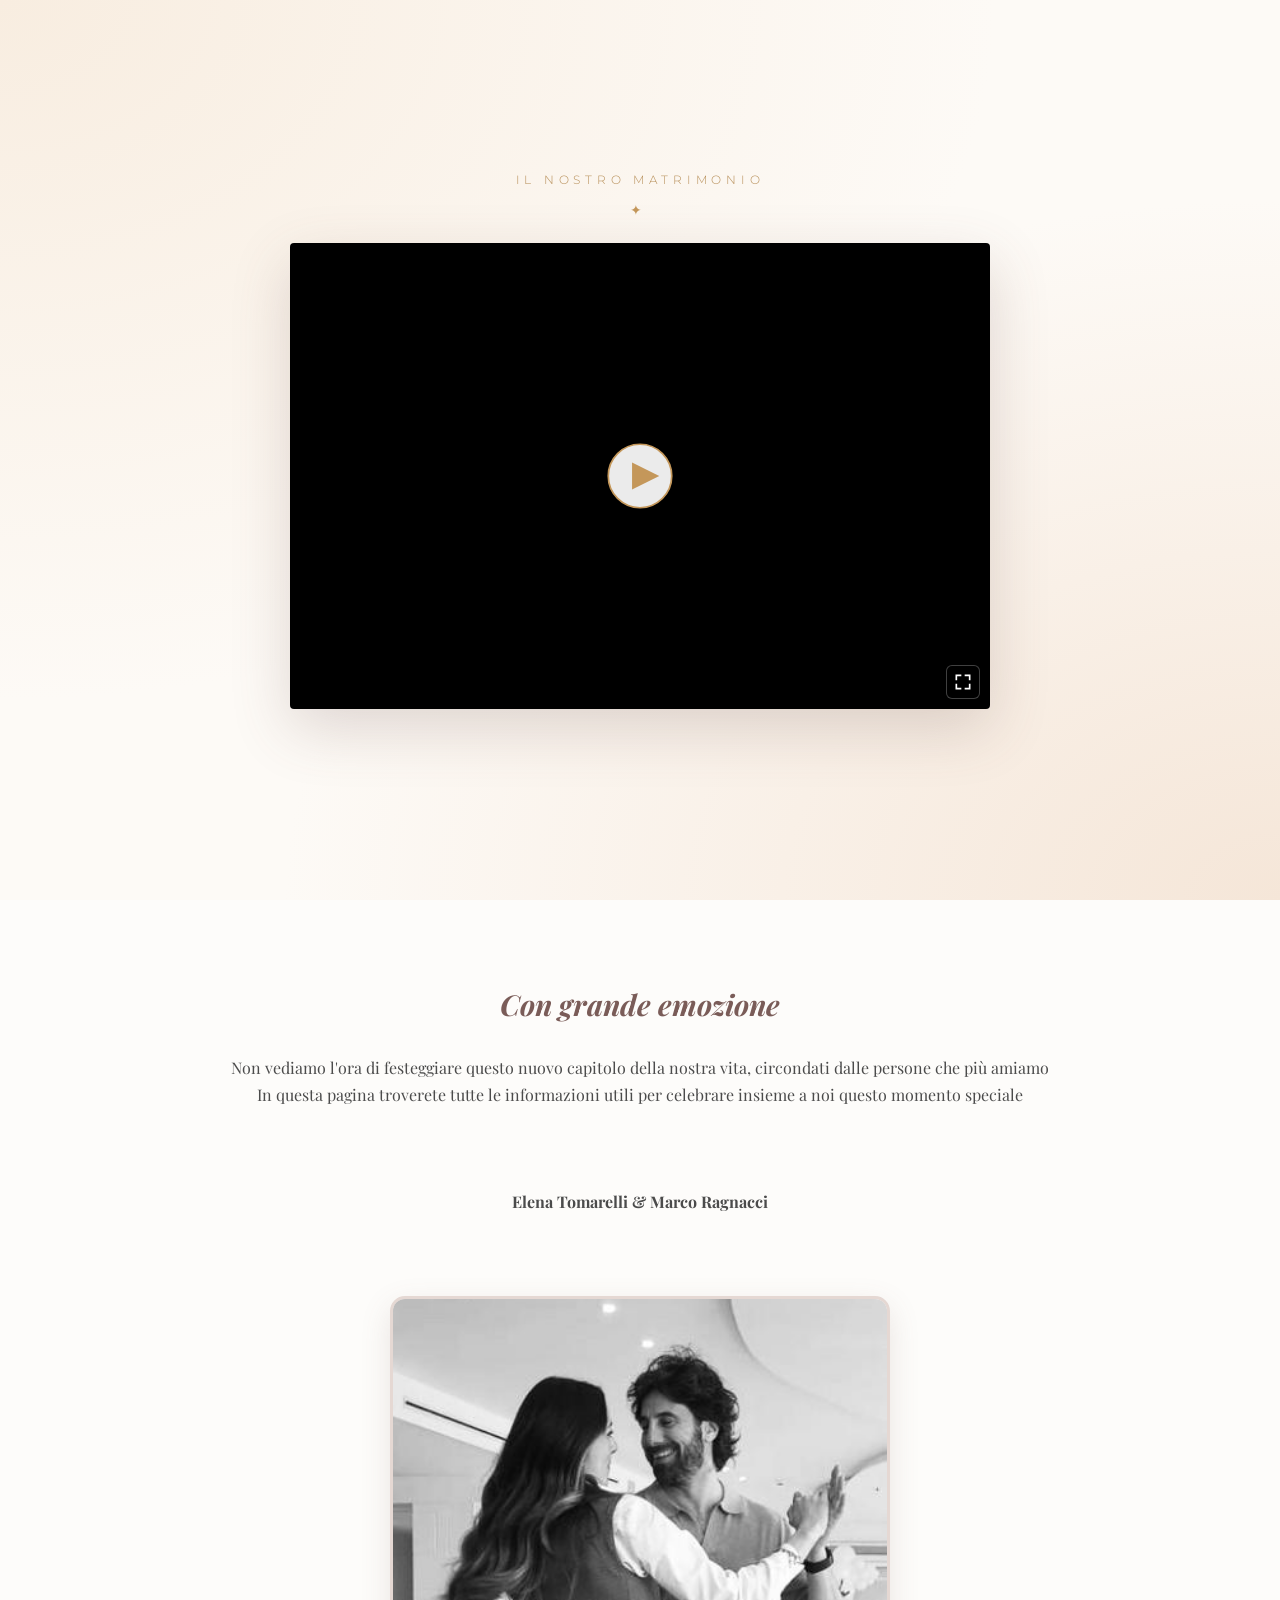
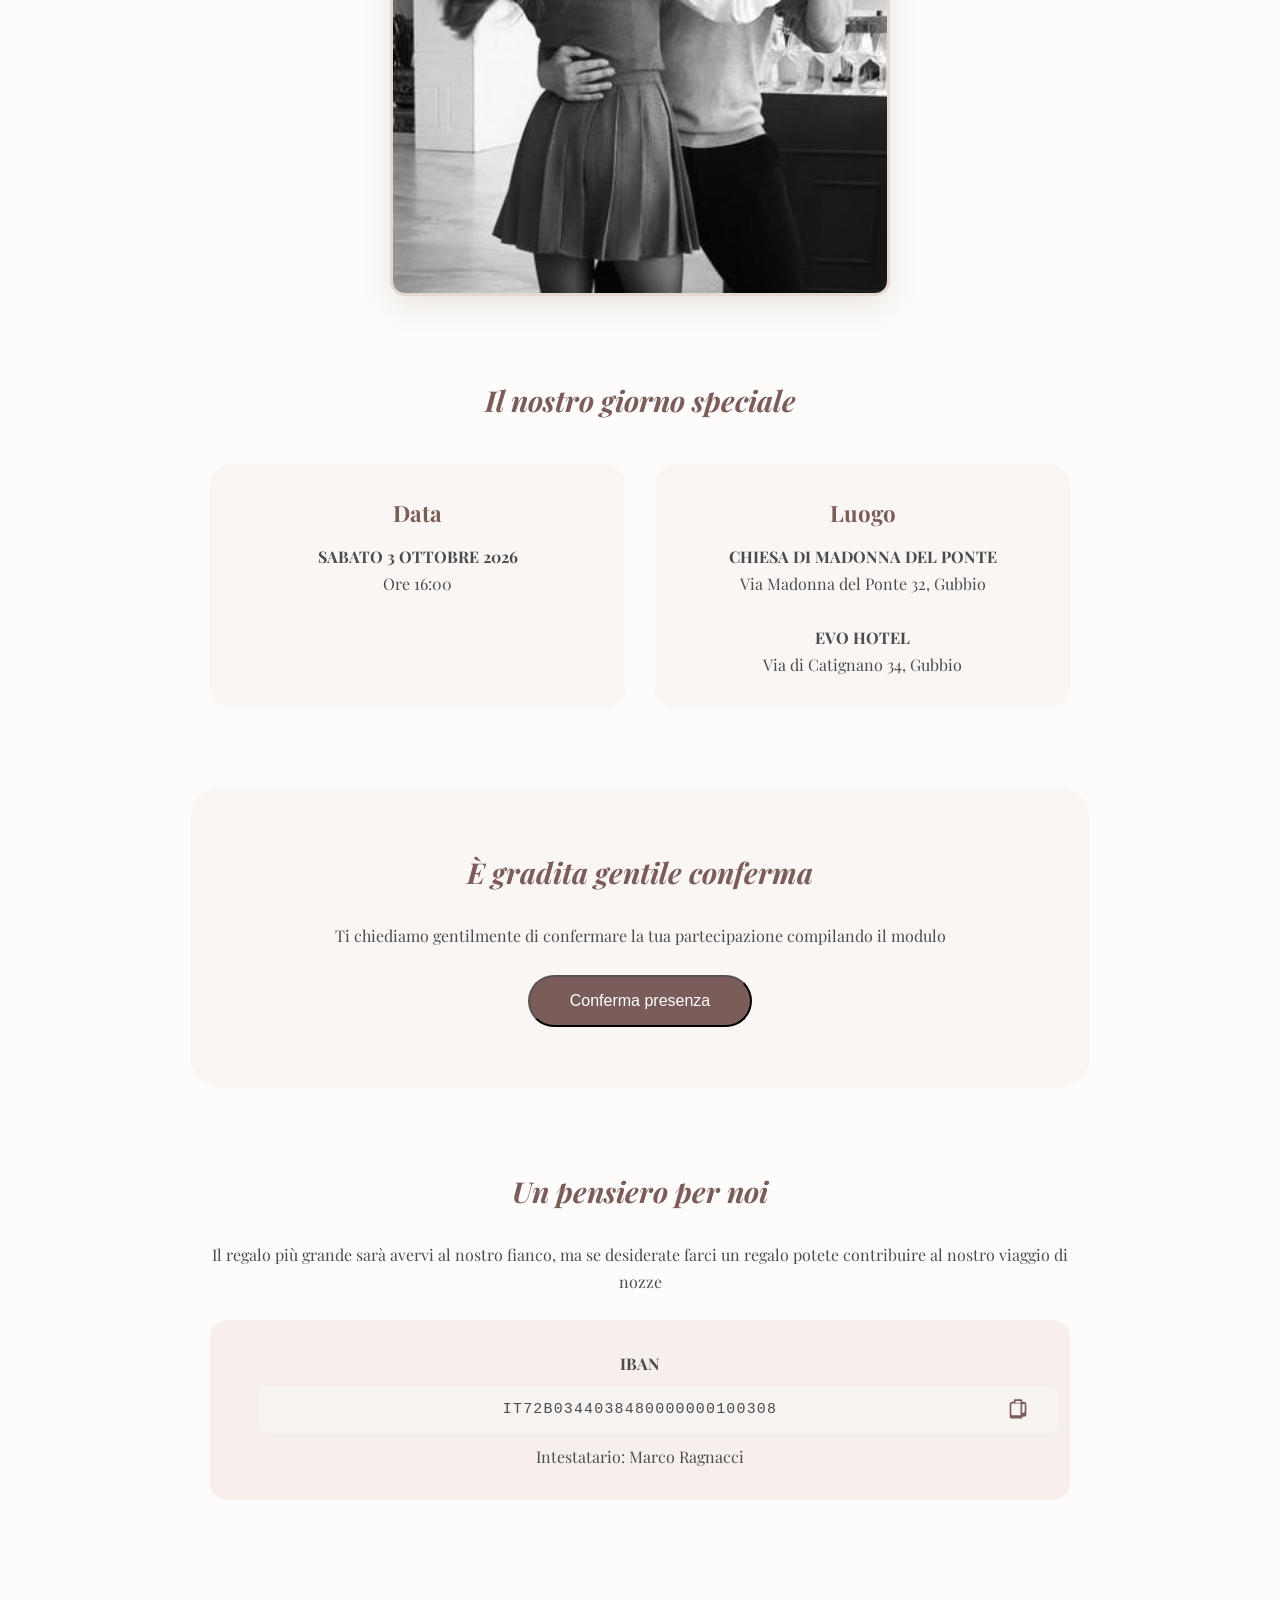
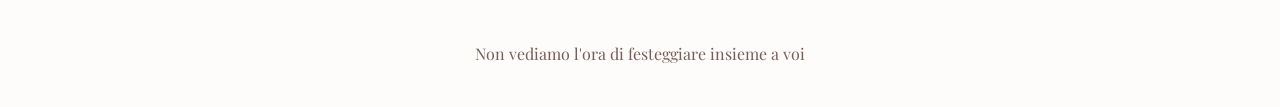
==== index.html @ 9ce93daf "modifiche" ====
﻿<!DOCTYPE html>
<html lang="it">

<head>
  <meta charset="UTF-8">
  <meta name="viewport" content="width=device-width, initial-scale=1.0">
  <title>Camilla & Alessio – Il nostro matrimonio</title>

  <!-- Font eleganti -->
  <link
    href="https://fonts.googleapis.com/css2?family=Playfair+Display:wght@400;600&family=Montserrat:wght@300;400;500&display=swap"
    rel="stylesheet">

  <link rel="stylesheet" href="style.css">
</head>

<body>

  <!-- HERO -->
  <section class="hero">

    <!-- Testo in cima -->
    <div class="hero-header">
      <p class="hero-eyebrow">Il nostro matrimonio</p>
      <div class="hero-divider">✦</div>
    </div>

    <!-- CORNICE CON IMMAGINE DA MATRIMONIO -->
    <div class="wedding-frame-wrap">
      <div class="wf-video-container" id="wfVideoContainer">
        <video class="hero-video" id="heroVideo" playsinline>
          <source src="assets/e9fd814f-8df1-4ffb-8f62-8af6c02f61a4.mov" type="video/mp4">
          <source src="assets/e9fd814f-8df1-4ffb-8f62-8af6c02f61a4.mov" type="video/quicktime">
        </video>
        <!-- <img class="wf-frame-overlay" src="assets/ChatGPT Image 11 ago 2026, 10_34_02.png" alt=""> -->
        <button class="hero-video-play" id="heroVideoPlayBtn" title="Play / Pausa">
          <svg viewBox="0 0 60 60" fill="none" xmlns="http://www.w3.org/2000/svg">
            <circle cx="30" cy="30" r="28" fill="rgba(255,255,255,0.92)" stroke="#c4975a" stroke-width="1.5"/>
            <polygon class="play-icon" points="23,18 47,30 23,42" fill="#c4975a"/>
            <g class="pause-icon" style="display:none">
              <rect x="18" y="17" width="8" height="26" fill="#c4975a" rx="2"/>
              <rect x="34" y="17" width="8" height="26" fill="#c4975a" rx="2"/>
            </g>
          </svg>
        </button>
        <button class="wf-fullscreen-btn" id="fullscreenBtn" title="Schermo intero">
          <svg viewBox="0 0 24 24" fill="white" xmlns="http://www.w3.org/2000/svg">
            <path d="M3 3h7v2H5v5H3V3zm11 0h7v7h-2V5h-5V3zM3 14h2v5h5v2H3v-7zm16 5h-5v2h7v-7h-2v5z"/>
          </svg>
        </button>
      </div>
    </div>

    <!-- Nomi e data -->
    <div class="hero-footer">
      <!-- <h1 class="hero-names">Marco <em>&amp;</em> Elena</h1> -->
      <!-- <p class="hero-date">8 &middot; Ottobre &middot; 2026</p> -->
    </div>

  </section>

  <!-- INTRO -->
  <section class="section intro">
    <h2>Con grande emozione</h2> 
    <p>
      Non vediamo l'ora di festeggiare questo nuovo capitolo della nostra vita, circondati dalle persone che più amiamo<br>
      In questa pagina troverete tutte le informazioni utili per celebrare insieme a noi questo momento speciale
    </p>
  </section>

    <section class="section intro">
    <p><strong>Elena Tomarelli & Marco Ragnacci</strong><br></p>
  </section>

  <!-- FOTO -->
  <section class="section photo-section">
    <div class="photo-frame">
      <img src="assets/beecf911-1ea9-4ab6-b754-1993ec22c31e.jpeg" alt="Camilla e Alessio" class="carousel-image active">
    </div>
  </section>

  <!-- INFO EVENTO -->
  <section class="section event-details">
    <h2>Il nostro giorno speciale</h2>

    <div class="details-grid">
      <div class="detail-card">
        <h3>Data</h3>
        <p><strong>SABATO 3 OTTOBRE 2026</strong><br>Ore 16:00</p>
      </div>

      <div class="detail-card">
        <h3>Luogo</h3>
        <p><strong>CHIESA DI MADONNA DEL PONTE</strong><br>Via Madonna del Ponte 32, Gubbio</p>
        <br>
        <p><strong>EVO HOTEL</strong><br>Via di Catignano 34, Gubbio</p>
      </div>

    </div>
  </section>


  <!-- LISTA NOZZE -->
  <!-- <section class="section gift">
    <h2>Un pensiero per noi</h2>
    <p>
      Il regalo più grande sarà avervi al nostro fianco, ma se desiderate farci un regalo potete contribuire al nostro viaggio di nozze
    </p>

    <div class="iban-box">
      <p><strong>IBAN</strong></p>
      <div style="position: relative; width: 100%;">
        <span class="iban" id="ibanText" style="display: block; width: 100%; font-size: 1.15em; letter-spacing: 0.08em; background: #f7f3f1; padding: 10px 48px 10px 12px; border-radius: 8px; box-sizing: border-box; overflow-wrap: break-word; margin-left: 18px;">IT42H0357601601010002516387</span>
        <button id="copyIbanBtn" title="Copia IBAN" style="position: absolute; top: 50%; right: 12px; transform: translateY(-50%); background: none; border: none; cursor: pointer; padding: 0;">
          <svg xmlns="http://www.w3.org/2000/svg" width="20" height="20" fill="none" viewBox="0 0 24 24"><path fill="#7a5c58" d="M16 1a1 1 0 0 1 1 1v2h2a3 3 0 0 1 3 3v12a3 3 0 0 1-3 3h-2v2a1 1 0 0 1-1 1H5a3 3 0 0 1-3-3V7a3 3 0 0 1 3-3h2V2a1 1 0 0 1 1-1h8Zm3 6h-2v10h2a1 1 0 0 0 1-1V7a1 1 0 0 0-1-1ZM15 3h-6v2h6V3ZM5 6a1 1 0 0 0-1 1v12a1 1 0 0 0 1 1h10V6H5Z"/></svg>
        </button>
      </div>
      <p>Intestatario: Alessio Ranghiasci</p>
    </div>
  </section> -->

  <!-- RSVP -->
  <section class="section rsvp">
    <h2>È gradita gentile conferma</h2>
    <p>
      Ti chiediamo gentilmente di confermare la tua partecipazione compilando il modulo
    </p>

    <button id="openRsvpModal" class="btn">
      Conferma presenza
    </button>
  </section>

  <section class="section gift">
    <h2>Un pensiero per noi</h2>
    <p>
      Il regalo più grande sarà avervi al nostro fianco, ma se desiderate farci un regalo potete contribuire al nostro viaggio di nozze
    </p>

    <div class="iban-box">
      <p><strong>IBAN</strong></p>
      <div style="position: relative; width: 100%;">
        <span class="iban" id="ibanText" style="display: block; width: 100%; font-size: 1.15em; letter-spacing: 0.08em; background: #f7f3f1; padding: 10px 48px 10px 12px; border-radius: 8px; box-sizing: border-box; overflow-wrap: break-word; margin-left: 18px;">IT72B0344038480000000100308</span>
        <button id="copyIbanBtn" title="Copia IBAN" style="position: absolute; top: 50%; right: 12px; transform: translateY(-50%); background: none; border: none; cursor: pointer; padding: 0;">
          <svg xmlns="http://www.w3.org/2000/svg" width="20" height="20" fill="none" viewBox="0 0 24 24"><path fill="#7a5c58" d="M16 1a1 1 0 0 1 1 1v2h2a3 3 0 0 1 3 3v12a3 3 0 0 1-3 3h-2v2a1 1 0 0 1-1 1H5a3 3 0 0 1-3-3V7a3 3 0 0 1 3-3h2V2a1 1 0 0 1 1-1h8Zm3 6h-2v10h2a1 1 0 0 0 1-1V7a1 1 0 0 0-1-1ZM15 3h-6v2h6V3ZM5 6a1 1 0 0 0-1 1v12a1 1 0 0 0 1 1h10V6H5Z"/></svg>
        </button>
      </div>
      <p>Intestatario: Marco Ragnacci</p>
    </div>
  </section>

  <!-- FOOTER -->
  <footer class="footer">
    <p>Non vediamo l'ora di festeggiare insieme a voi</p>
  </footer>
  
  <!-- MODAL CONFERMA PRESENZA -->
  <div class="rsvp-modal-overlay" id="rsvpModalOverlay">
    <div class="rsvp-modal">
      <button class="rsvp-modal-close" id="closeRsvpModal">&times;</button>

      <h2 class="rsvp-modal-title">È gradita gentile conferma</h2>
      <div class="divider"></div>

      <form id="rsvpForm" class="rsvp-form">
        <!-- Dati personali -->
        <div class="form-section">
          <h3 class="form-section-title">Dati personali</h3>

          <div class="form-group">
            <label for="nome">Nome *</label>
            <input type="text" id="nome" name="nome" required>
          </div>

          <div class="form-group">
            <label for="cognome">Cognome *</label>
            <input type="text" id="cognome" name="cognome" required>
          </div>
        </div>

        <!-- Presenza -->
        <div class="form-section">
          <h3 class="form-section-title">Presenza</h3>

          <div class="form-group radio-group">
            <label class="radio-label">
              <input type="radio" name="presenza" value="true" required>
              <span>Accetto con piacere</span>
            </label>
            <label class="radio-label">
              <input type="radio" name="presenza" value="false">
              <span>Sfortunatamente non potrò esserci</span>
            </label>
          </div>

          <!-- Campi condizionali per presenza = true -->
          <div id="presenzaSiFields" class="conditional-fields" style="display: none;">
            <div class="form-group">
              <label for="numero_partecipanti">Numero partecipanti *</label>
              <input type="number" id="numero_partecipanti" name="numero_partecipanti" min="1" value="1">
            </div>

            <div class="form-group">
              <label for="descrizione_numero_partecipanti">Note sul numero di partecipanti (opzionale)</label>
              <textarea id="descrizione_numero_partecipanti" name="descrizione_numero_partecipanti" rows="2"
                placeholder=""></textarea>
            </div>
          </div>

          <!-- Campi condizionali per presenza = false -->
          <div id="presenzaNoFields" class="conditional-fields" style="display: none;">
            <div class="form-group">
              <label for="descrizione_presenza">Messaggio per gli sposi (opzionale)</label>
              <textarea id="descrizione_presenza" name="descrizione_presenza" rows="3"
                placeholder="Ci dispiace non poter essere presenti..."></textarea>
            </div>
          </div>
        </div>

        <!-- Allergie / Intolleranze -->
        <div class="form-section" id="allergieSection" style="display: none;">
          <h3 class="form-section-title">Allergie/ intolleranze / menu speciali</h3>

          <div class="form-group radio-group">
            <label class="radio-label">
              <input type="radio" name="allergeni_intolleranze" value="true">
              <span>Sì</span>
            </label>
            <label class="radio-label">
              <input type="radio" name="allergeni_intolleranze" value="false" checked>
              <span>No</span>
            </label>
          </div>

          <!-- Campi condizionali per allergie = true -->
          <div id="allergieFields" class="conditional-fields" style="display: none;">
            <div class="form-group">
              <label for="descrizione_allergeni_intolleranze">Descrivi le tue allergie o intolleranze o descrivi menu speciali *</label>
              <textarea id="descrizione_allergeni_intolleranze" name="descrizione_allergeni_intolleranze" rows="3"
                placeholder="es. celiaco, menu vegetariano…"></textarea>
            </div>
          </div>
        </div>

        <div class="form-message" id="formMessage"></div>

        <button type="submit" class="rsvp-submit-btn">Invia conferma</button>
      </form>
    </div>
  </div>
  <script>
    // Funzione copia IBAN
    document.addEventListener('DOMContentLoaded', function () {
      const copyBtn = document.getElementById('copyIbanBtn');
      const ibanText = document.getElementById('ibanText');
      if (copyBtn && ibanText) {
        copyBtn.addEventListener('click', function () {
          navigator.clipboard.writeText(ibanText.textContent.trim());
          copyBtn.innerHTML = '<svg xmlns="http://www.w3.org/2000/svg" width="20" height="20" fill="none" viewBox="0 0 24 24"><path fill="#5cb85c" d="M9 16.2 4.8 12l-1.4 1.4L9 19 21 7l-1.4-1.4z"/></svg>';
          setTimeout(() => {
            copyBtn.innerHTML = '<svg xmlns="http://www.w3.org/2000/svg" width="20" height="20" fill="none" viewBox="0 0 24 24"><path fill="#7a5c58" d="M16 1a1 1 0 0 1 1 1v2h2a3 3 0 0 1 3 3v12a3 3 0 0 1-3 3h-2v2a1 1 0 0 1-1 1H5a3 3 0 0 1-3-3V7a3 3 0 0 1 3-3h2V2a1 1 0 0 1 1-1h8Zm3 6h-2v10h2a1 1 0 0 0 1-1V7a1 1 0 0 0-1-1ZM15 3h-6v2h6V3ZM5 6a1 1 0 0 0-1 1v12a1 1 0 0 0 1 1h10V6H5Z"/></svg>';
          }, 1200);
        });
      }
    });

    // ===== CAROUSEL FOTO =====
    const carouselImages = document.querySelectorAll('.carousel-image');
    let currentIndex = 0;

    function showNextImage() {
      carouselImages[currentIndex].classList.remove('active');
      currentIndex = (currentIndex + 1) % carouselImages.length;
      carouselImages[currentIndex].classList.add('active');
    }

    // Cambia immagine ogni 3.5 secondi
    setInterval(showNextImage, 3500);

    // ===== MODAL RSVP =====
    const openRsvpBtn = document.getElementById('openRsvpModal');
    const closeRsvpBtn = document.getElementById('closeRsvpModal');
    const rsvpModalOverlay = document.getElementById('rsvpModalOverlay');
    const rsvpForm = document.getElementById('rsvpForm');
    const formMessage = document.getElementById('formMessage');

    const presenzaRadios = document.querySelectorAll('input[name="presenza"]');
    const presenzaSiFields = document.getElementById('presenzaSiFields');
    const presenzaNoFields = document.getElementById('presenzaNoFields');
    const allergieSection = document.getElementById('allergieSection');
    const allergieRadios = document.querySelectorAll('input[name="allergeni_intolleranze"]');
    const allergieFields = document.getElementById('allergieFields');

    // Apri modal
    openRsvpBtn.addEventListener('click', function () {
      rsvpModalOverlay.style.display = 'flex';
      setTimeout(() => {
        rsvpModalOverlay.classList.add('active');
      }, 10);
    });

    // Chiudi modal
    function closeModal() {
      rsvpModalOverlay.classList.remove('active');
      setTimeout(() => {
        rsvpModalOverlay.style.display = 'none';
      }, 300);
    }

    closeRsvpBtn.addEventListener('click', closeModal);

    rsvpModalOverlay.addEventListener('click', function (e) {
      if (e.target === rsvpModalOverlay) {
        closeModal();
      }
    });

    // Gestione logica condizionale presenza
    presenzaRadios.forEach(radio => {
      radio.addEventListener('change', function () {
        const presenza = this.value === 'true';

        if (presenza) {
          presenzaSiFields.style.display = 'block';
          presenzaNoFields.style.display = 'none';
          allergieSection.style.display = 'block';
          // Rendi numero_partecipanti required
          document.getElementById('numero_partecipanti').required = true;
          document.getElementById('descrizione_presenza').required = false;
        } else {
          presenzaSiFields.style.display = 'none';
          presenzaNoFields.style.display = 'block';
          allergieSection.style.display = 'none';
          // Rimuovi required da numero_partecipanti
          document.getElementById('numero_partecipanti').required = false;
          document.getElementById('descrizione_presenza').required = false;
        }
      });
    });

    // Gestione logica condizionale allergie
    allergieRadios.forEach(radio => {
      radio.addEventListener('change', function () {
        const hasAllergie = this.value === 'true';

        if (hasAllergie) {
          allergieFields.style.display = 'block';
          document.getElementById('descrizione_allergeni_intolleranze').required = true;
        } else {
          allergieFields.style.display = 'none';
          document.getElementById('descrizione_allergeni_intolleranze').required = false;
        }
      });
    });

    // Submit form
    rsvpForm.addEventListener('submit', async function (e) {
      e.preventDefault();

      // Raccogli dati dal form
      const formData = {
        nome: document.getElementById('nome').value,
        cognome: document.getElementById('cognome').value,
        presenza: document.querySelector('input[name="presenza"]:checked').value === 'true',
        descrizione_presenza: document.getElementById('descrizione_presenza').value || null,
        numero_partecipanti: null,
        descrizione_numero_partecipanti: null,
        allergeni_intolleranze: false,
        descrizione_allergeni_intolleranze: null,
        idmatrimonio: '002'
      };

      // Se partecipa, aggiungi dati partecipanti e allergie
      if (formData.presenza) {
        formData.numero_partecipanti = parseInt(document.getElementById('numero_partecipanti').value);
        formData.descrizione_numero_partecipanti = document.getElementById('descrizione_numero_partecipanti').value || null;

        const allergieChecked = document.querySelector('input[name="allergeni_intolleranze"]:checked');
        if (allergieChecked) {
          formData.allergeni_intolleranze = allergieChecked.value === 'true';
          if (formData.allergeni_intolleranze) {
            formData.descrizione_allergeni_intolleranze = document.getElementById('descrizione_allergeni_intolleranze').value || null;
          }
        }
      }

      // Mostra messaggio di caricamento
      formMessage.innerHTML = '<p style="color: #7a5c58;">Invio in corso...</p>';
      formMessage.style.display = 'block';

      // Invia a Supabase
      const SUPABASE_URL = 'https://wdinlazhjttgrkxdzyoa.supabase.co';
      const SUPABASE_KEY = 'eyJhbGciOiJIUzI1NiIsInR5cCI6IkpXVCJ9.eyJpc3MiOiJzdXBhYmFzZSIsInJlZiI6IndkaW5sYXpoanR0Z3JreGR6eW9hIiwicm9sZSI6ImFub24iLCJpYXQiOjE3NzE1MTEwNTgsImV4cCI6MjA4NzA4NzA1OH0.C9AIZLk_mYVxGh4Po0OPyr_RcQtkplytCjyRLRB-IM4';

      try {
        const response = await fetch(`${SUPABASE_URL}/rest/v1/adesioni_matrimonio`, {
          method: 'POST',
          headers: {
            'Content-Type': 'application/json',
            'apikey': SUPABASE_KEY,
            'Authorization': `Bearer ${SUPABASE_KEY}`,
            'Prefer': 'return=minimal'
          },
          body: JSON.stringify(formData)
        });

        if (response.ok) {
          formMessage.innerHTML = '<p style="color: #5cb85c;">Conferma inviata con successo! Grazie</p>';

          // Reset form e chiudi dopo 2 secondi
          setTimeout(() => {
            rsvpForm.reset();
            formMessage.style.display = 'none';
            closeModal();
            // Reset campi condizionali
            presenzaSiFields.style.display = 'none';
            presenzaNoFields.style.display = 'none';
            allergieSection.style.display = 'none';
            allergieFields.style.display = 'none';
          }, 2000);
        } else {
          const errorData = await response.json();
          console.error('Errore risposta:', errorData);
          throw new Error('Errore nell\'invio della conferma');
        }
      } catch (error) {
        formMessage.innerHTML = '<p style="color: #d9534f;">Errore nell\'invio. Riprova.</p>';
        console.error('Errore:', error);
      }
    });

    // ===== VIDEO HERO =====
    const heroVideoPlayBtn = document.getElementById('heroVideoPlayBtn');
    const heroVideo = document.getElementById('heroVideo');
    const fullscreenBtn = document.getElementById('fullscreenBtn');
    const wfContainer = document.getElementById('wfVideoContainer');

    function togglePlayPause() {
      if (heroVideo.paused) {
        heroVideo.play();
      } else {
        heroVideo.pause();
      }
    }

    function updatePlayBtn() {
      const playIcon = heroVideoPlayBtn ? heroVideoPlayBtn.querySelector('.play-icon') : null;
      const pauseIcon = heroVideoPlayBtn ? heroVideoPlayBtn.querySelector('.pause-icon') : null;
      if (!heroVideo.paused) {
        // Video in play: mostra pausa button, piccolo e in basso
        heroVideoPlayBtn.style.width = '44px';
        heroVideoPlayBtn.style.height = '44px';
        heroVideoPlayBtn.style.top = 'auto';
        heroVideoPlayBtn.style.bottom = '10px';
        heroVideoPlayBtn.style.left = '10px';
        heroVideoPlayBtn.style.transform = 'none';
        heroVideoPlayBtn.style.opacity = '0.7';
        if (playIcon) playIcon.style.display = 'none';
        if (pauseIcon) pauseIcon.style.display = '';
      } else {
        // Video in pausa: mostra play button grande al centro
        heroVideoPlayBtn.style.width = '68px';
        heroVideoPlayBtn.style.height = '68px';
        heroVideoPlayBtn.style.top = '50%';
        heroVideoPlayBtn.style.bottom = 'auto';
        heroVideoPlayBtn.style.left = '50%';
        heroVideoPlayBtn.style.transform = 'translate(-50%, -50%)';
        heroVideoPlayBtn.style.opacity = '1';
        if (playIcon) playIcon.style.display = '';
        if (pauseIcon) pauseIcon.style.display = 'none';
      }
    }

    if (heroVideoPlayBtn && heroVideo) {
      heroVideoPlayBtn.addEventListener('click', function (e) {
        e.stopPropagation();
        togglePlayPause();
      });

      // Click sul video: play/pausa
      heroVideo.addEventListener('click', function () {
        togglePlayPause();
      });

      heroVideo.addEventListener('play', updatePlayBtn);
      heroVideo.addEventListener('pause', updatePlayBtn);
      heroVideo.addEventListener('ended', function() {
        heroVideo.currentTime = 0;
        updatePlayBtn();
      });
    }

    // Fullscreen
    if (fullscreenBtn && wfContainer) {
      fullscreenBtn.addEventListener('click', function (e) {
        e.stopPropagation();
        if (heroVideo.requestFullscreen) {
          heroVideo.requestFullscreen();
        } else if (heroVideo.webkitEnterFullscreen) {
          heroVideo.webkitEnterFullscreen(); // iOS Safari
        } else if (heroVideo.webkitRequestFullscreen) {
          heroVideo.webkitRequestFullscreen();
        }
      });
    }
  </script>
</body>

</html>
---- style.css ----
/* RESET */
* {
  margin: 0;
  padding: 0;
  box-sizing: border-box;
}

/* BASE */
body {
  font-family: 'Playfair Display', serif;
  background-color: #fdfcfa;
  color: #4b4b4b;
  line-height: 1.7;
}

/* HERO */
.hero {
  min-height: 100vh;
  background:
    radial-gradient(ellipse at top left, #f8ede0 0%, transparent 55%),
    radial-gradient(ellipse at bottom right, #f5e6d8 0%, transparent 55%),
    #fdfaf6;
  display: flex;
  flex-direction: column;
  align-items: center;
  justify-content: center;
  padding: 50px 30px;
  gap: 22px;
}

.hero-header {
  text-align: center;
  z-index: 1;
}

.hero-eyebrow {
  font-family: 'Montserrat', sans-serif;
  font-weight: 300;
  font-size: 0.78rem;
  letter-spacing: 0.38em;
  text-transform: uppercase;
  color: #b8905a;
  margin: 0;
}

.hero-divider {
  color: #c4975a;
  font-size: 0.85rem;
  margin-top: 8px;
  letter-spacing: 0.6em;
}

.hero-footer {
  text-align: center;
  z-index: 1;
}

.hero-names {
  font-family: 'Playfair Display', serif;
  font-size: 1.9rem;
  font-weight: 400;
  color: #6b4c48;
  margin: 0;
  letter-spacing: 0.04em;
}

.hero-names em {
  font-style: italic;
  color: #c4975a;
}

.hero-date {
  font-family: 'Montserrat', sans-serif;
  font-weight: 300;
  font-size: 0.82rem;
  letter-spacing: 0.3em;
  color: #b8905a;
  margin-top: 6px;
}

/* === WEDDING FRAME CON IMMAGINE === */
.wedding-frame-wrap {
  position: relative;
  width: 96vw;
  max-width: 700px;
  z-index: 2;
}

/* Contenitore video - aspect ratio 3:2 come la cornice PNG (1536x1024) */
.wf-video-container {
  position: relative;
  width: 100%;
  aspect-ratio: 3 / 2;
  background: #000;
  border-radius: 4px;
  overflow: hidden;
  box-shadow: 0 20px 60px rgba(107, 76, 72, 0.2);
}

/* Video: contain per vedere tutto senza tagli */
.hero-video {
  position: absolute;
  inset: 0;
  width: 100%;
  height: 100%;
  object-fit: contain;
  display: block;
  cursor: pointer;
}

/* Cornice immagine sovrapposta - mix-blend-mode rende il bianco trasparente */
.wf-frame-overlay {
  position: absolute;
  inset: 0;
  width: 100%;
  height: 100%;
  object-fit: fill;
  mix-blend-mode: multiply;
  pointer-events: none;
  z-index: 3;
}

/* Play button SVG */
.hero-video-play {
  position: absolute;
  top: 50%;
  left: 50%;
  transform: translate(-50%, -50%);
  width: 68px;
  height: 68px;
  background: none;
  border: none;
  cursor: pointer;
  z-index: 10;
  transition: transform 0.25s ease, opacity 0.25s ease;
  padding: 0;
  display: flex;
  align-items: center;
  justify-content: center;
  filter: drop-shadow(0 4px 14px rgba(0,0,0,0.4));
}

.hero-video-play svg {
  width: 100%;
  height: 100%;
}

.hero-video-play:hover {
  transform: translate(-50%, -50%) scale(1.12);
}

/* Bottone fullscreen */
.wf-fullscreen-btn {
  position: absolute;
  bottom: 10px;
  right: 10px;
  width: 34px;
  height: 34px;
  background: rgba(0, 0, 0, 0.45);
  border: 1px solid rgba(255,255,255,0.25);
  border-radius: 6px;
  cursor: pointer;
  z-index: 10;
  display: flex;
  align-items: center;
  justify-content: center;
  padding: 6px;
  transition: background 0.2s ease;
}

.wf-fullscreen-btn:hover {
  background: rgba(0, 0, 0, 0.7);
}

.wf-fullscreen-btn svg {
  width: 100%;
  height: 100%;
}

/* Mobile responsive */
@media (max-width: 480px) {
  .hero {
    padding: 40px 16px;
    gap: 16px;
  }

  .wedding-frame-wrap {
    width: 96vw;
  }

  .hero-names {
    font-size: 1.5rem;
  }

  .hero-video-play {
    width: 56px;
    height: 56px;
  }

  .wf-fullscreen-btn {
    width: 30px;
    height: 30px;
    bottom: 8px;
    right: 8px;
  }
}

/* SEZIONI */
.section {
  max-width: 900px;
  margin: 80px auto;
  padding: 0 20px;
  text-align: center;
}

.section h2 {
  font-family: 'Playfair Display', serif;
  font-size: 1.8rem;
  color: #7a5c58;
  margin-bottom: 25px;
  font-style: italic;
}

/* FOTO CAROUSEL */
.photo-section {
  display: flex;
  justify-content: center;
}

.photo-frame {
  position: relative;
  width: 500px;
  height: 600px;
  border: 3px solid #e5d8d3;
  border-radius: 15px;
  overflow: hidden;
  box-shadow: 0 10px 30px rgba(122, 92, 88, 0.15);
  background: #faf6f4;
}

.carousel-image {
  position: absolute;
  top: 0;
  left: 0;
  width: 100%;
  height: 100%;
  object-fit: cover;
  opacity: 0;
  transition: opacity 1s ease-in-out;
}

.carousel-image.active {
  opacity: 1;
}

@media (max-width: 768px) {
  .photo-frame {
    width: 90%;
    max-width: 400px;
    height: 480px;
  }
}

/* DETTAGLI EVENTO */
.details-grid {
  display: grid;
  grid-template-columns: repeat(auto-fit, minmax(250px, 1fr));
  gap: 30px;
  margin-top: 40px;
}

.detail-card {
  background: #faf6f4;
  padding: 30px;
  border-radius: 20px;
  transition: transform 0.3s ease;
}

.detail-card:hover {
  transform: translateY(-5px);
}

.detail-card .icon {
  font-size: 2.5rem;
  display: block;
  margin-bottom: 15px;
}

.detail-card h3 {
  font-family: 'Playfair Display', serif;
  color: #7a5c58;
  margin-bottom: 10px;
  font-size: 1.4rem;
}

/* IBAN */
.iban-box {
  background: #f6efec;
  padding: 30px;
  border-radius: 18px;
  margin-top: 25px;
}

.iban {
  font-family: monospace;
  font-size: 1.2rem;
  margin: 10px 0;
}

/* RSVP */
.rsvp {
  background: #faf6f4;
  padding: 60px 20px;
  border-radius: 30px;
}

.btn {
  display: inline-block;
  margin-top: 25px;
  padding: 15px 40px;
  background: #7a5c58;
  color: white;
  text-decoration: none;
  border-radius: 40px;
  font-size: 1rem;
  transition: 0.3s ease;
}

.btn:hover {
  background: #5f4744;
}

/* FOOTER */
.footer {
  text-align: center;
  padding: 60px 20px 40px;
  color: #7a5c58;
}

.footer-logo {
  display: block;
  margin: 30px auto;
  max-width: 80px;
  height: auto;
}

.footer-separator {
  width: 100%;
  margin-top: 30px;
  display: flex;
  justify-content: flex-start;
  align-items: center;
  overflow: hidden;
}

.footer-separator img {
  height: 120px;
  width: auto;
  margin-left: -40px;
  display: block;
}

.footer-separator img:first-child {
  margin-left: -18px;
}

.signature {
  margin-top: 10px;
  font-family: 'Playfair Display', serif;
  font-size: 1.5rem;
}

/* DIVIDER */
.divider {
  width: 80px;
  height: 1px;
  background: linear-gradient(to right, transparent, #e5d8d3, transparent);
  margin: 25px auto;
}

/* RSVP MODAL */
.rsvp-modal-overlay {
  position: fixed;
  inset: 0;
  background: rgba(122, 92, 88, 0.5);
  display: none;
  align-items: center;
  justify-content: center;
  z-index: 9998;
  opacity: 0;
  transition: opacity 0.3s ease;
  backdrop-filter: blur(5px);
  overflow-y: auto;
  padding: 20px;
}

.rsvp-modal-overlay.active {
  opacity: 1;
}

.rsvp-modal {
  background: white;
  border-radius: 25px;
  box-shadow: 0 20px 60px rgba(122, 92, 88, 0.2);
  max-width: 600px;
  width: 100%;
  max-height: 90vh;
  overflow-y: auto;
  padding: 50px 40px;
  position: relative;
  transform: translateY(-20px);
  transition: transform 0.3s ease;
}

.rsvp-modal-overlay.active .rsvp-modal {
  transform: translateY(0);
}

.rsvp-modal-close {
  position: absolute;
  top: 20px;
  right: 20px;
  background: none;
  border: none;
  font-size: 2rem;
  color: #b0a29d;
  cursor: pointer;
  width: 40px;
  height: 40px;
  display: flex;
  align-items: center;
  justify-content: center;
  border-radius: 50%;
  transition: all 0.3s ease;
}

.rsvp-modal-close:hover {
  background: #faf6f4;
  color: #7a5c58;
}

.rsvp-modal-title {
  font-family: 'Playfair Display', serif;
  font-size: 2rem;
  color: #7a5c58;
  text-align: center;
  margin-bottom: 15px;
}

/* FORM STYLES */
.rsvp-form {
  margin-top: 30px;
}

.form-section {
  margin-bottom: 35px;
}

.form-section-title {
  font-family: 'Playfair Display', serif;
  font-size: 1.3rem;
  color: #7a5c58;
  margin-bottom: 20px;
  padding-bottom: 10px;
  border-bottom: 1px solid #e5d8d3;
}

.form-group {
  margin-bottom: 20px;
}

.form-group label {
  display: block;
  margin-bottom: 8px;
  color: #7a5c58;
  font-size: 0.95rem;
  font-weight: 500;
}

.form-group input[type="text"],
.form-group input[type="number"],
.form-group textarea {
  width: 100%;
  padding: 12px 16px;
  border: 2px solid #e5d8d3;
  border-radius: 12px;
  font-family: 'Playfair Display', serif;
  font-size: 0.95rem;
  transition: all 0.3s ease;
  background: #fdfcfa;
}

.form-group input[type="text"]:focus,
.form-group input[type="number"]:focus,
.form-group textarea:focus {
  outline: none;
  border-color: #7a5c58;
  box-shadow: 0 0 0 3px rgba(122, 92, 88, 0.1);
  background: white;
}

.form-group textarea {
  resize: vertical;
  min-height: 80px;
}

/* RADIO BUTTONS */
.radio-group {
  display: flex;
  gap: 15px;
  flex-wrap: wrap;
}

.radio-label {
  display: flex;
  align-items: center;
  cursor: pointer;
  padding: 12px 20px;
  border: 2px solid #e5d8d3;
  border-radius: 12px;
  transition: all 0.3s ease;
  background: #fdfcfa;
  flex: 1;
  min-width: 150px;
}

.radio-label:hover {
  border-color: #b0a29d;
  background: white;
}

.radio-label input[type="radio"] {
  margin-right: 10px;
  width: 18px;
  height: 18px;
  accent-color: #7a5c58;
  cursor: pointer;
}

.radio-label input[type="radio"]:checked + span {
  font-weight: 500;
  color: #7a5c58;
}

.radio-label:has(input[type="radio"]:checked) {
  border-color: #7a5c58;
  background: #faf6f4;
}

.radio-label span {
  flex: 1;
  color: #4b4b4b;
}

/* CONDITIONAL FIELDS */
.conditional-fields {
  margin-top: 20px;
  padding: 20px;
  background: #faf6f4;
  border-radius: 12px;
  border-left: 4px solid #7a5c58;
}

/* SUBMIT BUTTON */
.rsvp-submit-btn {
  width: 100%;
  padding: 16px;
  background: #7a5c58;
  color: white;
  border: none;
  border-radius: 12px;
  font-size: 1.05rem;
  font-family: 'Playfair Display', serif;
  font-weight: 500;
  cursor: pointer;
  transition: all 0.3s ease;
  letter-spacing: 1px;
  margin-top: 10px;
}

.rsvp-submit-btn:hover {
  background: #5f4744;
  transform: translateY(-2px);
  box-shadow: 0 8px 25px rgba(122, 92, 88, 0.3);
}

.rsvp-submit-btn:active {
  transform: translateY(0);
}

.form-message {
  margin-top: 20px;
  padding: 15px;
  border-radius: 12px;
  text-align: center;
  display: none;
  font-weight: 500;
}

/* RESPONSIVE */
@media (max-width: 600px) {
  .hero h1 {
    font-size: 2.8rem;
  }

  .photo-frame {
    width: 240px;
    height: 320px;
  }

  .password-card {
    padding: 40px 30px;
  }

  .password-title {
    font-size: 2.5rem;
  }

  .rsvp-modal {
    padding: 40px 25px;
    max-height: 95vh;
  }

  .rsvp-modal-title {
    font-size: 1.6rem;
  }

  .form-section-title {
    font-size: 1.1rem;
  }

  .radio-group {
    flex-direction: column;
  }

  .radio-label {
    min-width: 100%;
  }
}
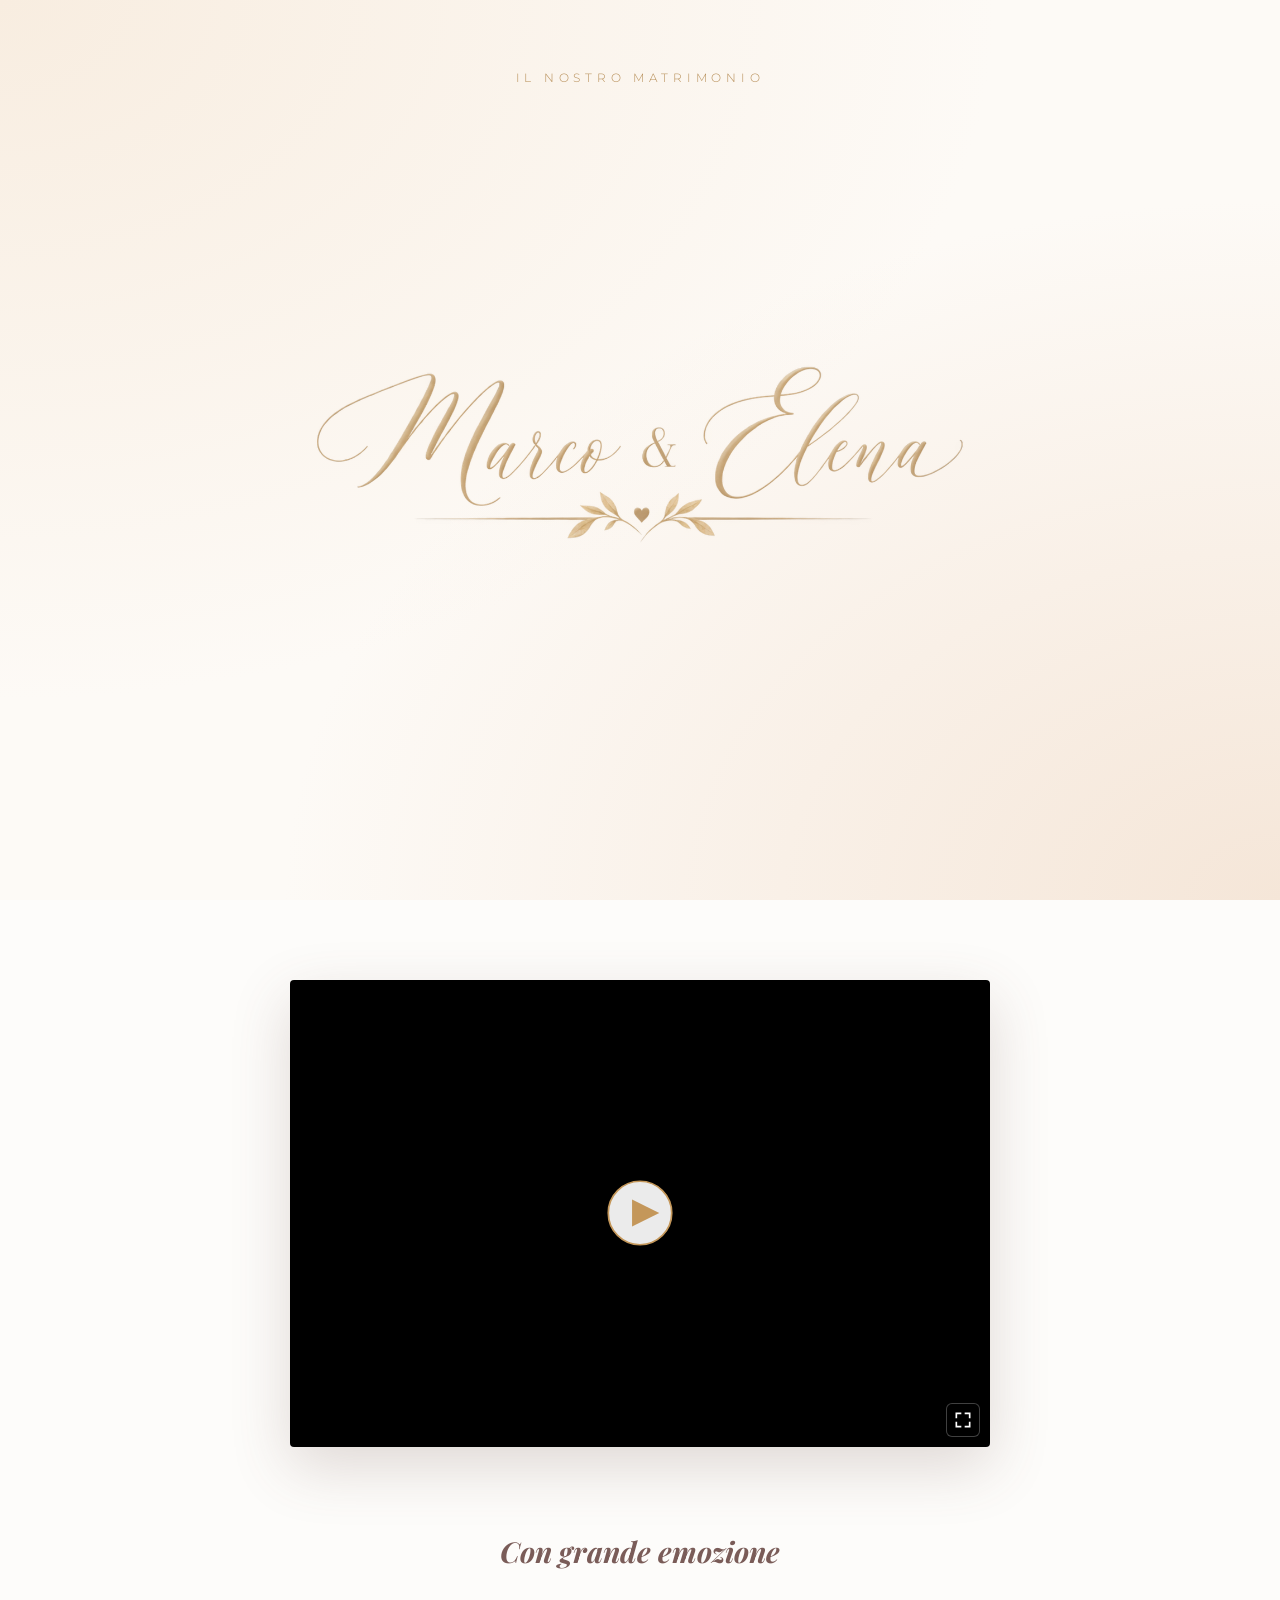
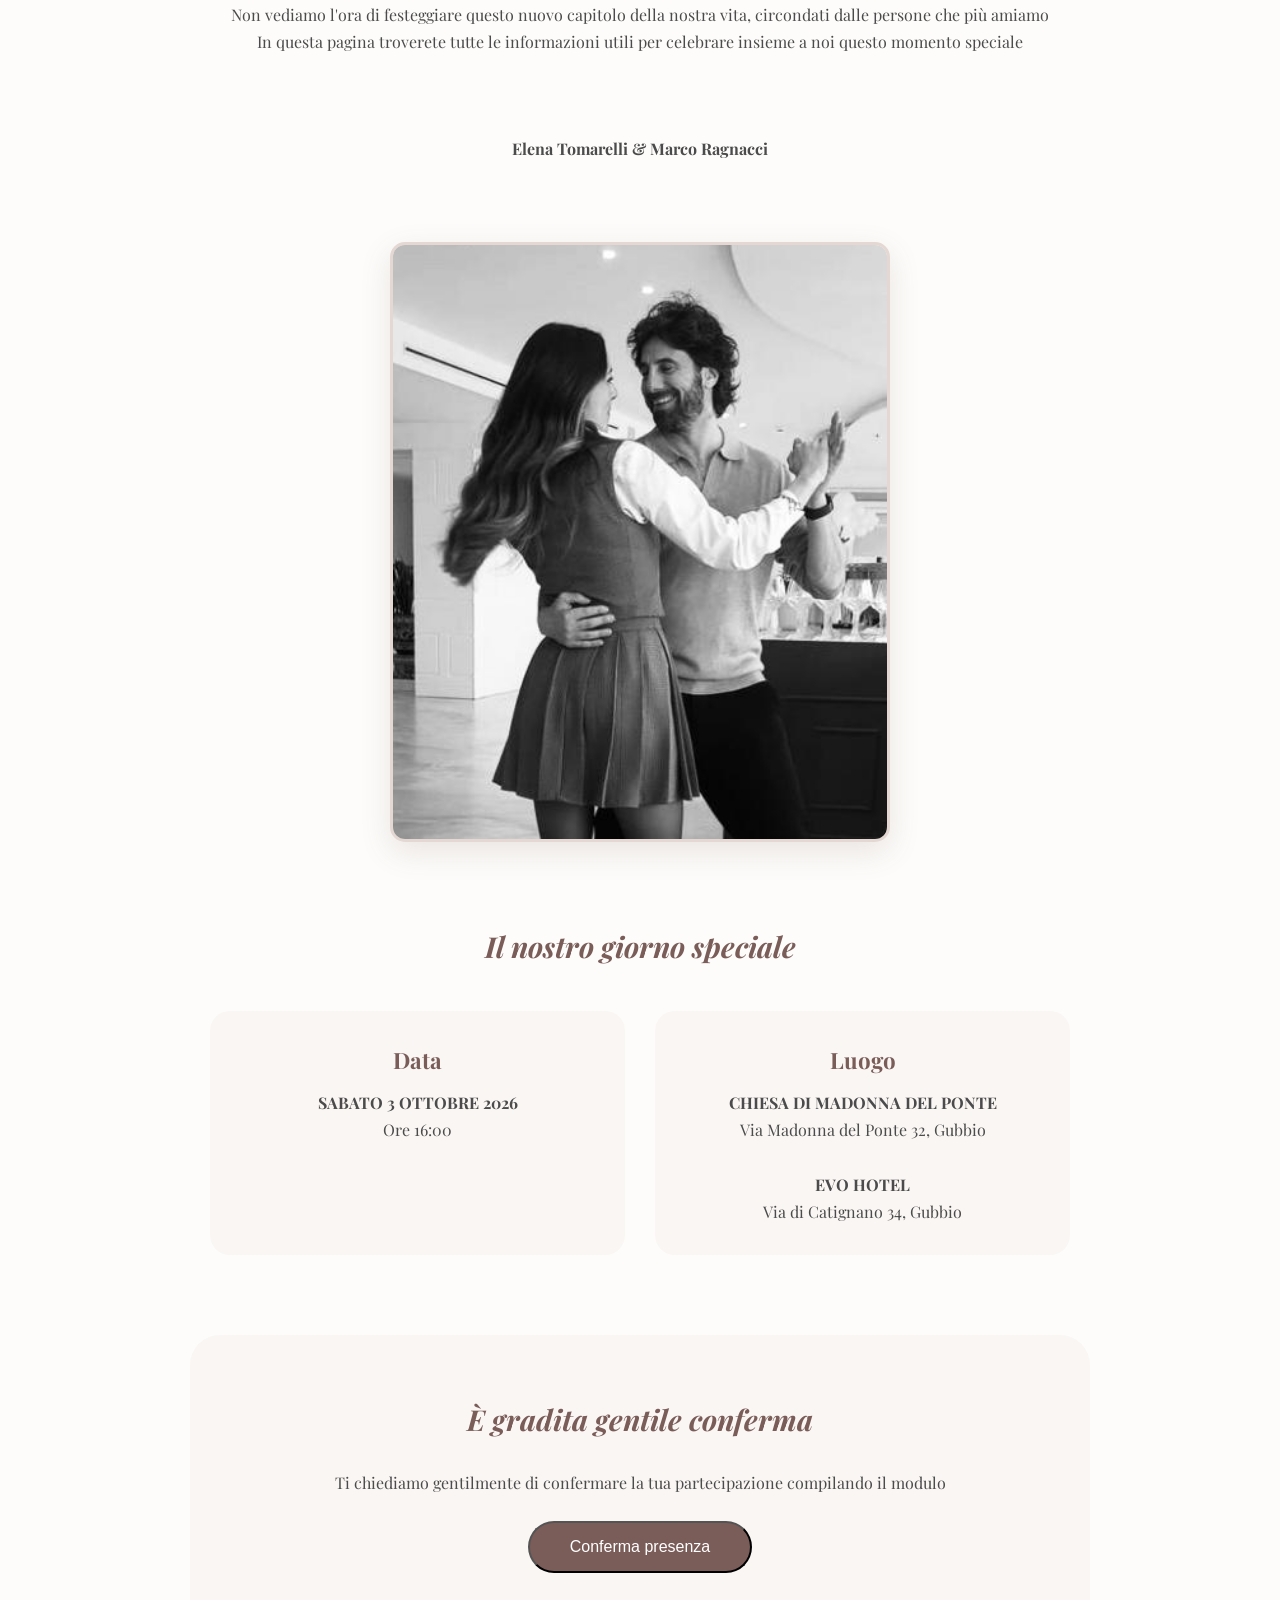
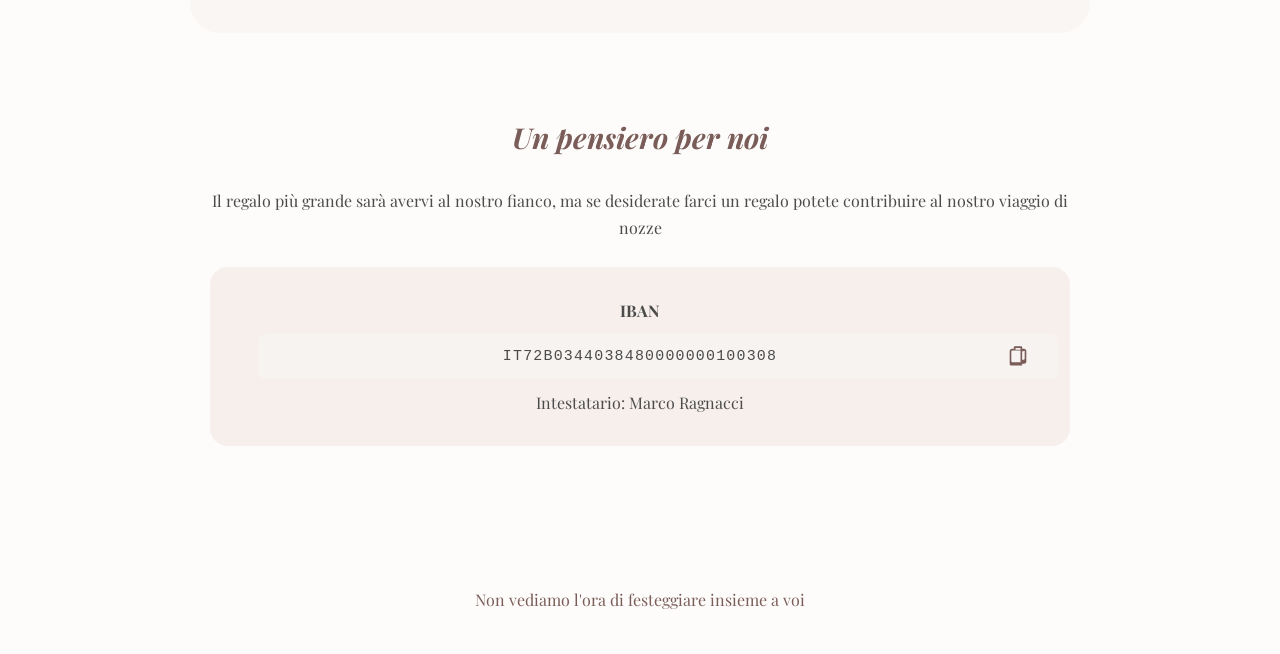
==== commit 18f8ac29: "modifiche" ====
--- a/index.html
+++ b/index.html
@@ -4,7 +4,7 @@
 <head>
   <meta charset="UTF-8">
   <meta name="viewport" content="width=device-width, initial-scale=1.0">
-  <title>Camilla & Alessio – Il nostro matrimonio</title>
+  <title>Elena & Marco – Il nostro matrimonio</title>
 
   <!-- Font eleganti -->
   <link
@@ -22,17 +22,30 @@
     <!-- Testo in cima -->
     <div class="hero-header">
       <p class="hero-eyebrow">Il nostro matrimonio</p>
-      <div class="hero-divider">✦</div>
-    </div>
-
-    <!-- CORNICE CON IMMAGINE DA MATRIMONIO -->
+      <!-- <div class="hero-divider">✦</div> -->
+    </div>
+
+    <!-- FOTO HERO -->
     <div class="wedding-frame-wrap">
+      <img src="assets/ChatGPT Image 12 ago 2026, 09_32_42.png" alt="Elena e Marco" class="hero-photo">
+    </div>
+
+    <!-- Nomi e data -->
+    <div class="hero-footer">
+      <!-- <h1 class="hero-names">Marco <em>&amp;</em> Elena</h1> -->
+      <!-- <p class="hero-date">8 &middot; Ottobre &middot; 2026</p> -->
+    </div>
+
+  </section>
+
+  <!-- VIDEO -->
+  <section class="section video-section">
+    <div class="wedding-frame-wrap" style="margin: 0 auto;">
       <div class="wf-video-container" id="wfVideoContainer">
         <video class="hero-video" id="heroVideo" playsinline>
           <source src="assets/e9fd814f-8df1-4ffb-8f62-8af6c02f61a4.mov" type="video/mp4">
           <source src="assets/e9fd814f-8df1-4ffb-8f62-8af6c02f61a4.mov" type="video/quicktime">
         </video>
-        <!-- <img class="wf-frame-overlay" src="assets/ChatGPT Image 11 ago 2026, 10_34_02.png" alt=""> -->
         <button class="hero-video-play" id="heroVideoPlayBtn" title="Play / Pausa">
           <svg viewBox="0 0 60 60" fill="none" xmlns="http://www.w3.org/2000/svg">
             <circle cx="30" cy="30" r="28" fill="rgba(255,255,255,0.92)" stroke="#c4975a" stroke-width="1.5"/>
@@ -50,13 +63,6 @@
         </button>
       </div>
     </div>
-
-    <!-- Nomi e data -->
-    <div class="hero-footer">
-      <!-- <h1 class="hero-names">Marco <em>&amp;</em> Elena</h1> -->
-      <!-- <p class="hero-date">8 &middot; Ottobre &middot; 2026</p> -->
-    </div>
-
   </section>
 
   <!-- INTRO -->
@@ -75,7 +81,7 @@
   <!-- FOTO -->
   <section class="section photo-section">
     <div class="photo-frame">
-      <img src="assets/beecf911-1ea9-4ab6-b754-1993ec22c31e.jpeg" alt="Camilla e Alessio" class="carousel-image active">
+      <img src="assets/beecf911-1ea9-4ab6-b754-1993ec22c31e.jpeg" alt="Elena e Marco" class="carousel-image active">
     </div>
   </section>
 
@@ -367,7 +373,7 @@
         descrizione_numero_partecipanti: null,
         allergeni_intolleranze: false,
         descrizione_allergeni_intolleranze: null,
-        idmatrimonio: '002'
+        idmatrimonio: '003'
       };
 
       // Se partecipa, aggiungi dati partecipanti e allergie
--- a/style.css
+++ b/style.css
@@ -84,6 +84,20 @@
   width: 96vw;
   max-width: 700px;
   z-index: 2;
+}
+
+/* Foto hero (sostituisce il video nella sezione hero) */
+.hero-photo {
+  width: 100%;
+  display: block;
+  background: transparent;
+}
+
+/* Sezione video (dopo la hero, prima di Con grande emozione) */
+.video-section {
+  padding-top: 0;
+  display: flex;
+  justify-content: center;
 }
 
 /* Contenitore video - aspect ratio 3:2 come la cornice PNG (1536x1024) */
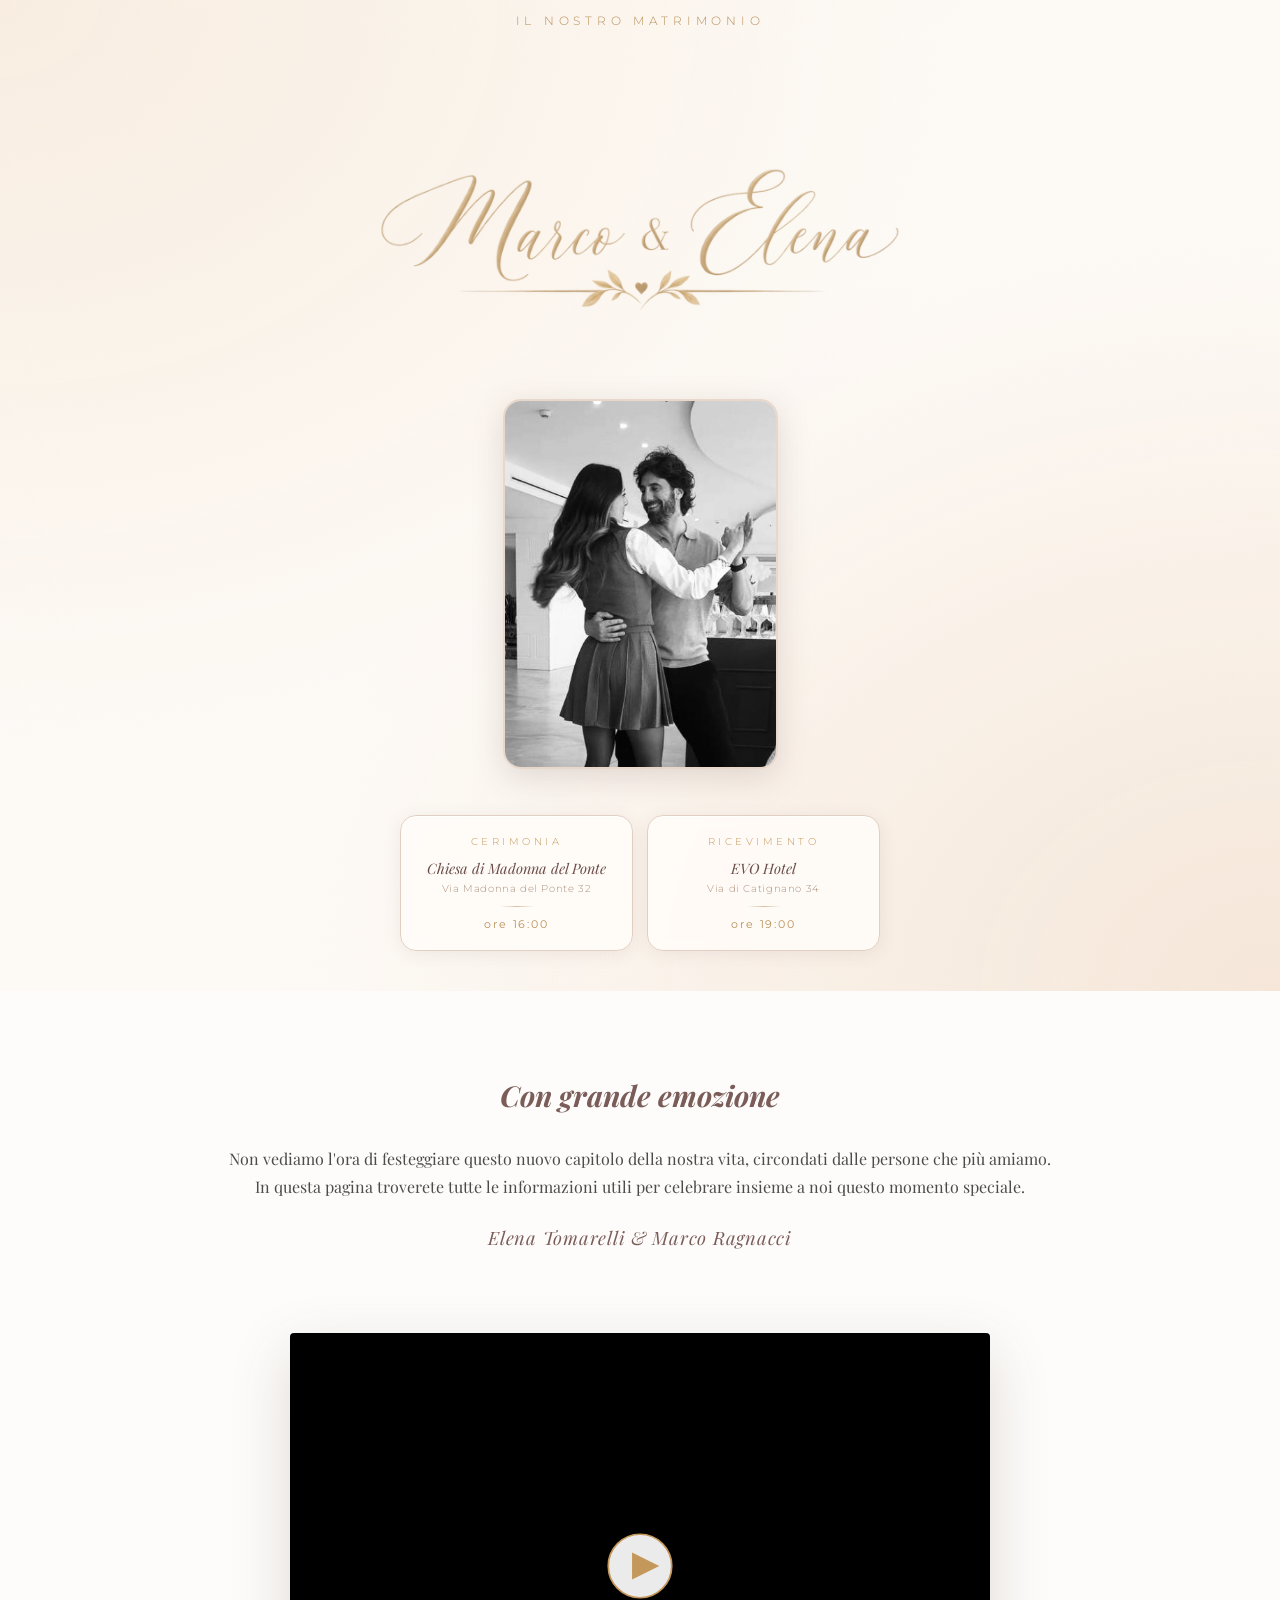
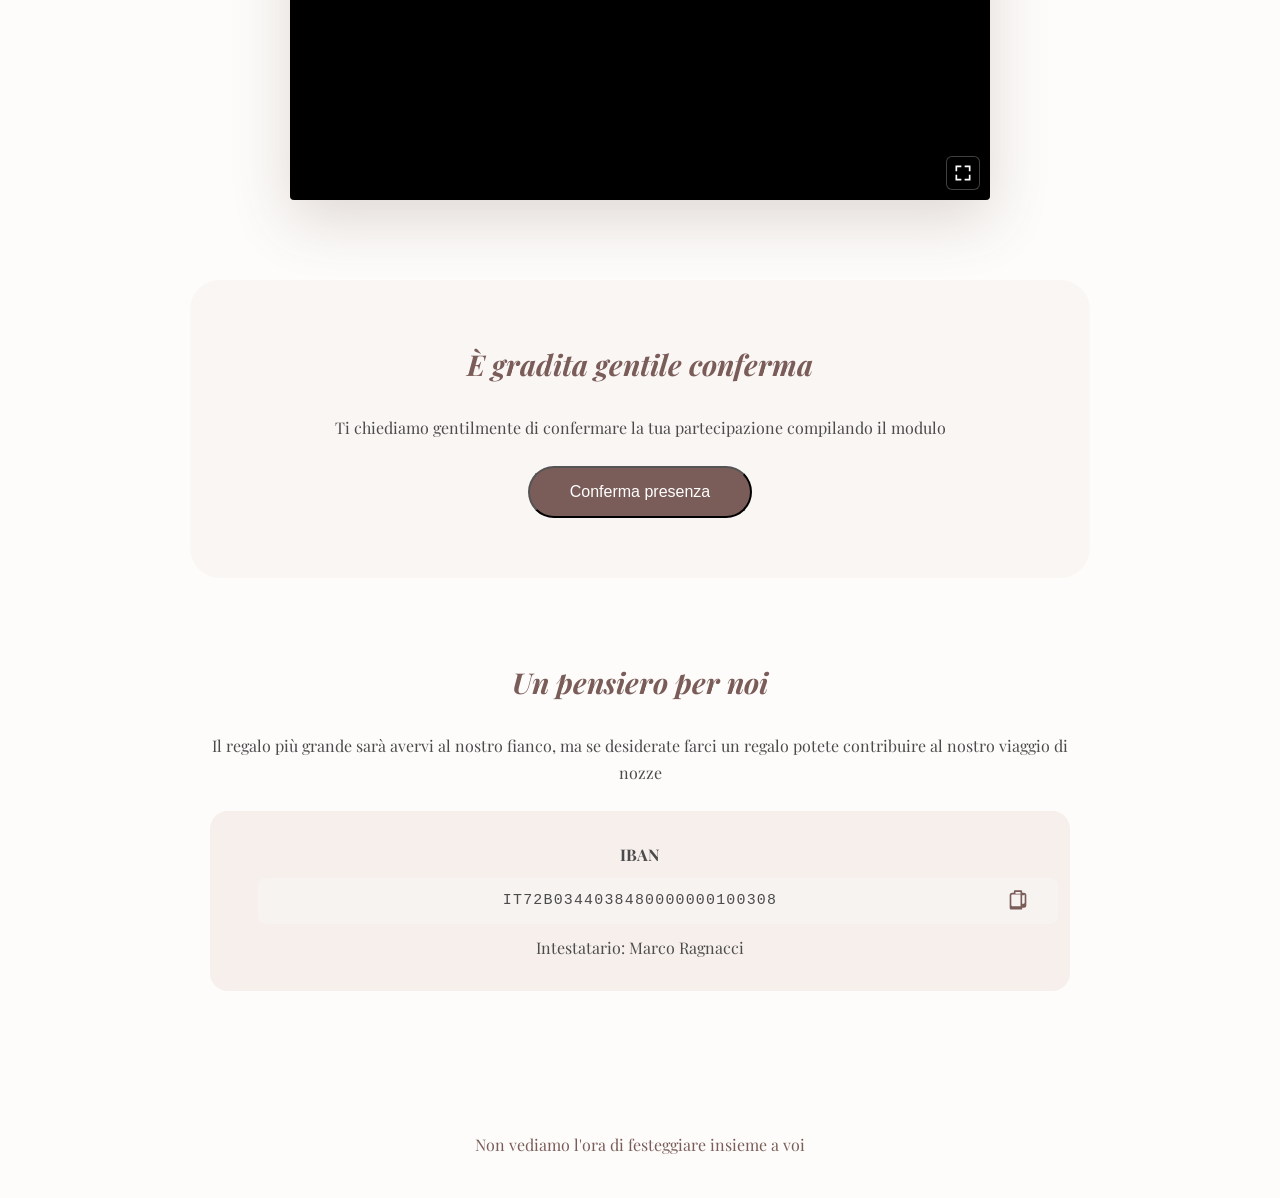
==== commit e6962ed2: "modifiche" ====
--- a/index.html
+++ b/index.html
@@ -22,20 +22,46 @@
     <!-- Testo in cima -->
     <div class="hero-header">
       <p class="hero-eyebrow">Il nostro matrimonio</p>
-      <!-- <div class="hero-divider">✦</div> -->
-    </div>
-
-    <!-- FOTO HERO -->
-    <div class="wedding-frame-wrap">
+    </div>
+
+    <!-- Scritta -->
+    <div class="hero-writing-wrap">
       <img src="assets/ChatGPT Image 12 ago 2026, 09_32_42.png" alt="Elena e Marco" class="hero-photo">
     </div>
 
-    <!-- Nomi e data -->
-    <div class="hero-footer">
-      <!-- <h1 class="hero-names">Marco <em>&amp;</em> Elena</h1> -->
-      <!-- <p class="hero-date">8 &middot; Ottobre &middot; 2026</p> -->
-    </div>
-
+    <!-- Foto coppia -->
+    <div class="hero-couple-wrap">
+      <img src="assets/beecf911-1ea9-4ab6-b754-1993ec22c31e.jpeg" alt="Elena e Marco" class="hero-couple-photo">
+    </div>
+
+    <!-- Cerimonia e Ricevimento: due box eleganti -->
+    <div class="hero-cards">
+      <div class="hero-card">
+        <span class="hero-card-label">Cerimonia</span>
+        <p class="hero-card-title">Chiesa di Madonna del Ponte</p>
+        <p class="hero-card-addr">Via Madonna del Ponte 32</p>
+        <span class="hero-card-rule"></span>
+        <p class="hero-card-time">ore 16:00</p>
+      </div>
+      <div class="hero-card">
+        <span class="hero-card-label">Ricevimento</span>
+        <p class="hero-card-title">EVO Hotel</p>
+        <p class="hero-card-addr">Via di Catignano 34</p>
+        <span class="hero-card-rule"></span>
+        <p class="hero-card-time">ore 19:00</p>
+      </div>
+    </div>
+
+  </section>
+
+  <!-- INTRO -->
+  <section class="section intro">
+    <h2>Con grande emozione</h2>
+    <p>
+      Non vediamo l'ora di festeggiare questo nuovo capitolo della nostra vita, circondati dalle persone che più amiamo.<br>
+      In questa pagina troverete tutte le informazioni utili per celebrare insieme a noi questo momento speciale.
+    </p>
+    <p class="intro-names">Elena Tomarelli &amp; Marco Ragnacci</p>
   </section>
 
   <!-- VIDEO -->
@@ -62,46 +88,6 @@
           </svg>
         </button>
       </div>
-    </div>
-  </section>
-
-  <!-- INTRO -->
-  <section class="section intro">
-    <h2>Con grande emozione</h2> 
-    <p>
-      Non vediamo l'ora di festeggiare questo nuovo capitolo della nostra vita, circondati dalle persone che più amiamo<br>
-      In questa pagina troverete tutte le informazioni utili per celebrare insieme a noi questo momento speciale
-    </p>
-  </section>
-
-    <section class="section intro">
-    <p><strong>Elena Tomarelli & Marco Ragnacci</strong><br></p>
-  </section>
-
-  <!-- FOTO -->
-  <section class="section photo-section">
-    <div class="photo-frame">
-      <img src="assets/beecf911-1ea9-4ab6-b754-1993ec22c31e.jpeg" alt="Elena e Marco" class="carousel-image active">
-    </div>
-  </section>
-
-  <!-- INFO EVENTO -->
-  <section class="section event-details">
-    <h2>Il nostro giorno speciale</h2>
-
-    <div class="details-grid">
-      <div class="detail-card">
-        <h3>Data</h3>
-        <p><strong>SABATO 3 OTTOBRE 2026</strong><br>Ore 16:00</p>
-      </div>
-
-      <div class="detail-card">
-        <h3>Luogo</h3>
-        <p><strong>CHIESA DI MADONNA DEL PONTE</strong><br>Via Madonna del Ponte 32, Gubbio</p>
-        <br>
-        <p><strong>EVO HOTEL</strong><br>Via di Catignano 34, Gubbio</p>
-      </div>
-
     </div>
   </section>
 
--- a/style.css
+++ b/style.css
@@ -23,14 +23,16 @@
   display: flex;
   flex-direction: column;
   align-items: center;
-  justify-content: center;
-  padding: 50px 30px;
-  gap: 22px;
+  justify-content: flex-start;
+  padding: 10px 24px 40px;
+  gap: 4px;
 }
 
 .hero-header {
   text-align: center;
   z-index: 1;
+  margin-top: 0;
+  margin-bottom: 0;
 }
 
 .hero-eyebrow {
@@ -86,11 +88,105 @@
   z-index: 2;
 }
 
-/* Foto hero (sostituisce il video nella sezione hero) */
+/* Wrap scritta nella hero */
+.hero-writing-wrap {
+  width: 92vw;
+  max-width: 560px;
+  z-index: 2;
+  margin-top: -70px;
+}
+
+/* Foto hero (scritta) */
 .hero-photo {
   width: 100%;
   display: block;
   background: transparent;
+}
+
+/* Foto coppia nella hero */
+.hero-couple-wrap {
+  width: 68vw;
+  max-width: 275px;
+  z-index: 3;
+  margin-top: -130px;
+  position: relative;
+}
+
+.hero-couple-photo {
+  width: 100%;
+  display: block;
+  border-radius: 18px;
+  box-shadow: 0 8px 32px rgba(107, 76, 72, 0.18);
+  border: 2px solid #e8d8cc;
+}
+
+/* Due box eleganti cerimonia/ricevimento nella hero */
+.hero-cards {
+  display: flex;
+  gap: 14px;
+  justify-content: center;
+  width: 100%;
+  max-width: 480px;
+  margin-top: 42px;
+}
+
+.hero-card {
+  flex: 1;
+  background: rgba(255, 252, 248, 0.85);
+  border: 1px solid #e2cfc4;
+  border-radius: 16px;
+  padding: 18px 12px 16px;
+  text-align: center;
+  box-shadow: 0 3px 18px rgba(107, 76, 72, 0.09), inset 0 1px 0 rgba(255,255,255,0.8);
+  backdrop-filter: blur(6px);
+}
+
+.hero-card-label {
+  font-family: 'Montserrat', sans-serif;
+  font-weight: 300;
+  font-size: 0.6rem;
+  letter-spacing: 0.36em;
+  text-transform: uppercase;
+  color: #c4975a;
+  display: block;
+  margin-bottom: 9px;
+}
+
+.hero-card-title {
+  font-family: 'Playfair Display', serif;
+  font-size: 0.9rem;
+  color: #6b4c48;
+  font-weight: 400;
+  margin: 0;
+  line-height: 1.35;
+  font-style: italic;
+}
+
+.hero-card-addr {
+  font-family: 'Montserrat', sans-serif;
+  font-weight: 300;
+  font-size: 0.63rem;
+  color: #a98f7c;
+  margin: 4px 0 0;
+  letter-spacing: 0.06em;
+  line-height: 1.4;
+}
+
+.hero-card-rule {
+  display: block;
+  width: 34px;
+  height: 1px;
+  background: linear-gradient(to right, transparent, #d9bfa4, transparent);
+  margin: 10px auto 8px;
+}
+
+.hero-card-time {
+  font-family: 'Montserrat', sans-serif;
+  font-weight: 400;
+  font-size: 0.7rem;
+  color: #b8905a;
+  margin: 0;
+  letter-spacing: 0.16em;
 }
 
 /* Sezione video (dopo la hero, prima di Con grande emozione) */
@@ -194,8 +290,32 @@
 /* Mobile responsive */
 @media (max-width: 480px) {
   .hero {
-    padding: 40px 16px;
-    gap: 16px;
+    padding: 32px 16px;
+    gap: 12px;
+  }
+
+  .hero-writing-wrap {
+    width: 94vw;
+  }
+
+  .hero-couple-wrap {
+    width: 68vw;
+    max-width: 238px;
+    margin-top: -100px;
+  }
+
+  .hero-info-date {
+    font-size: 0.92rem;
+  }
+
+  .hero-cards {
+    max-width: 360px;
+    gap: 10px;
+    margin-top: 34px;
+  }
+
+  .hero-card {
+    padding: 15px 9px 14px;
   }
 
   .wedding-frame-wrap {
@@ -233,6 +353,16 @@
   color: #7a5c58;
   margin-bottom: 25px;
   font-style: italic;
+}
+
+/* Nomi sposi nell'intro */
+.intro-names {
+  font-family: 'Playfair Display', serif;
+  font-size: 1.15rem;
+  color: #7a5c58;
+  margin-top: 22px;
+  font-style: italic;
+  letter-spacing: 0.04em;
 }
 
 /* FOTO CAROUSEL */
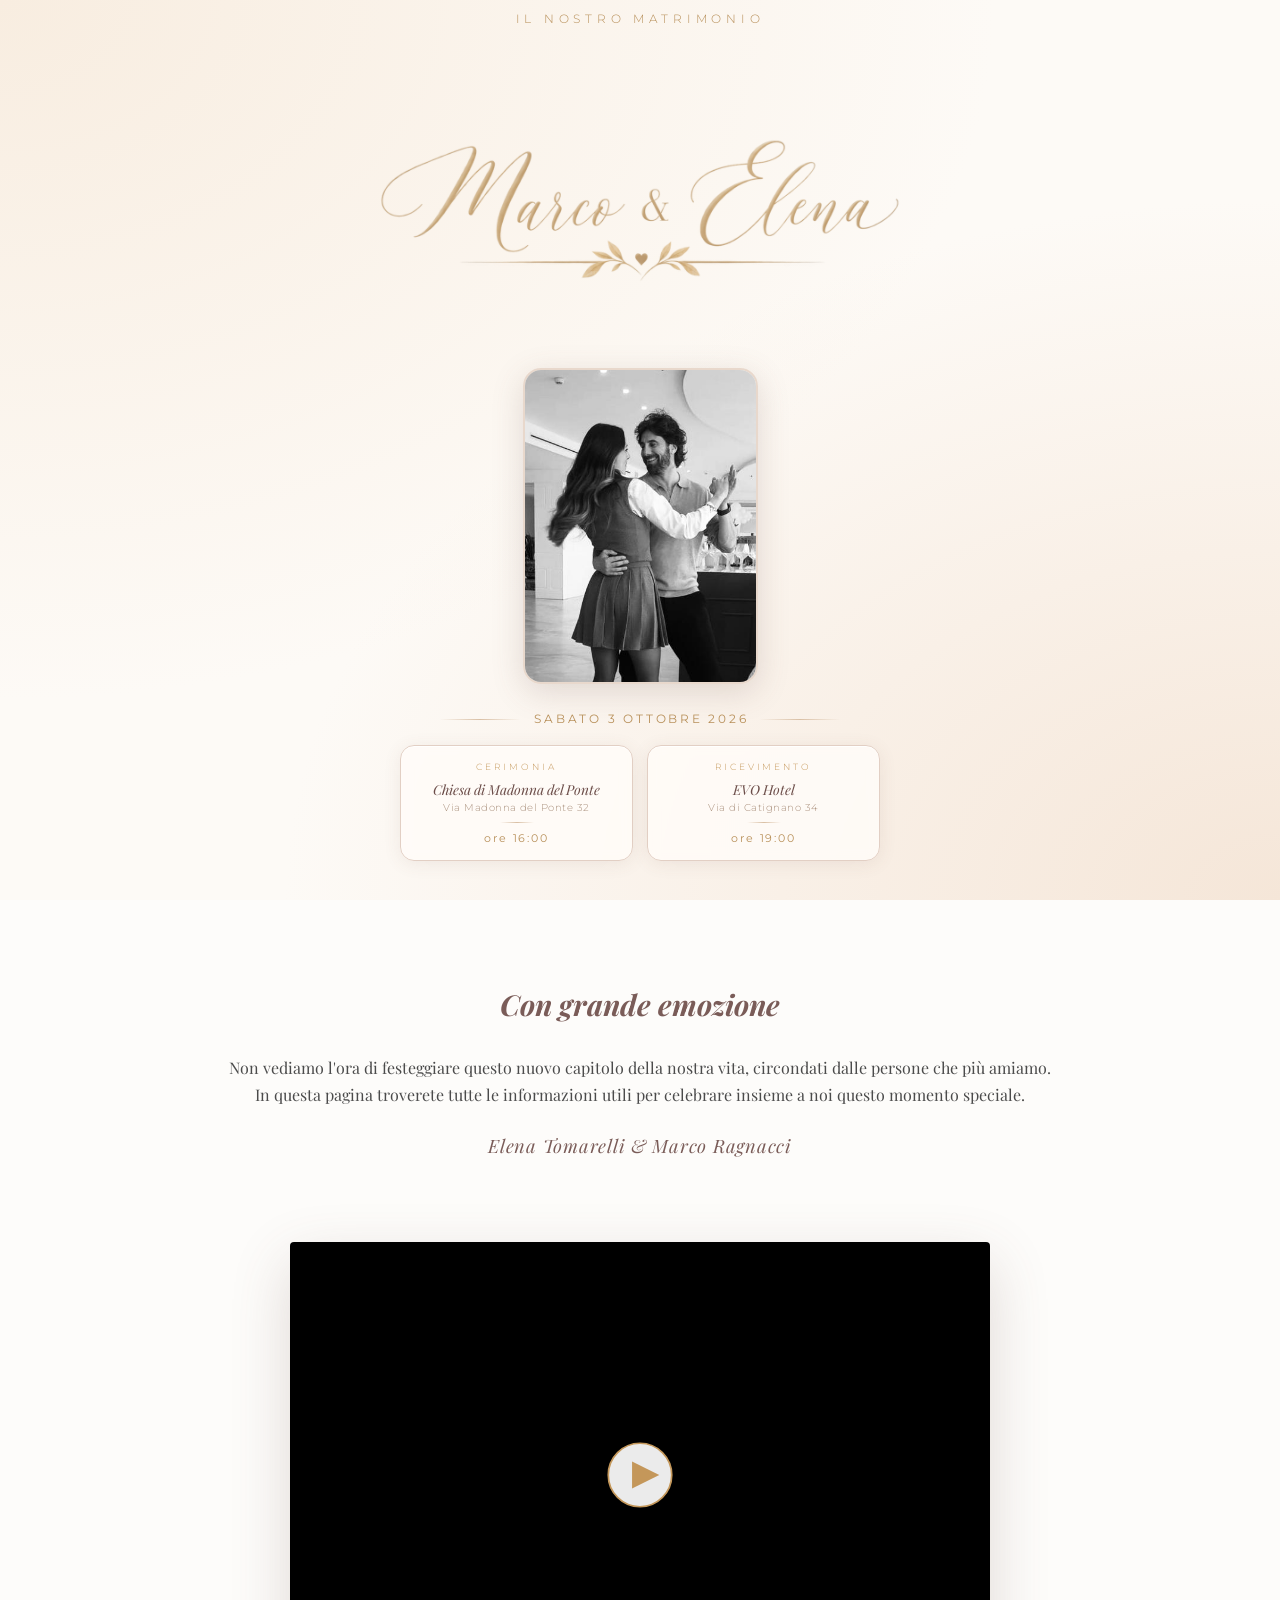
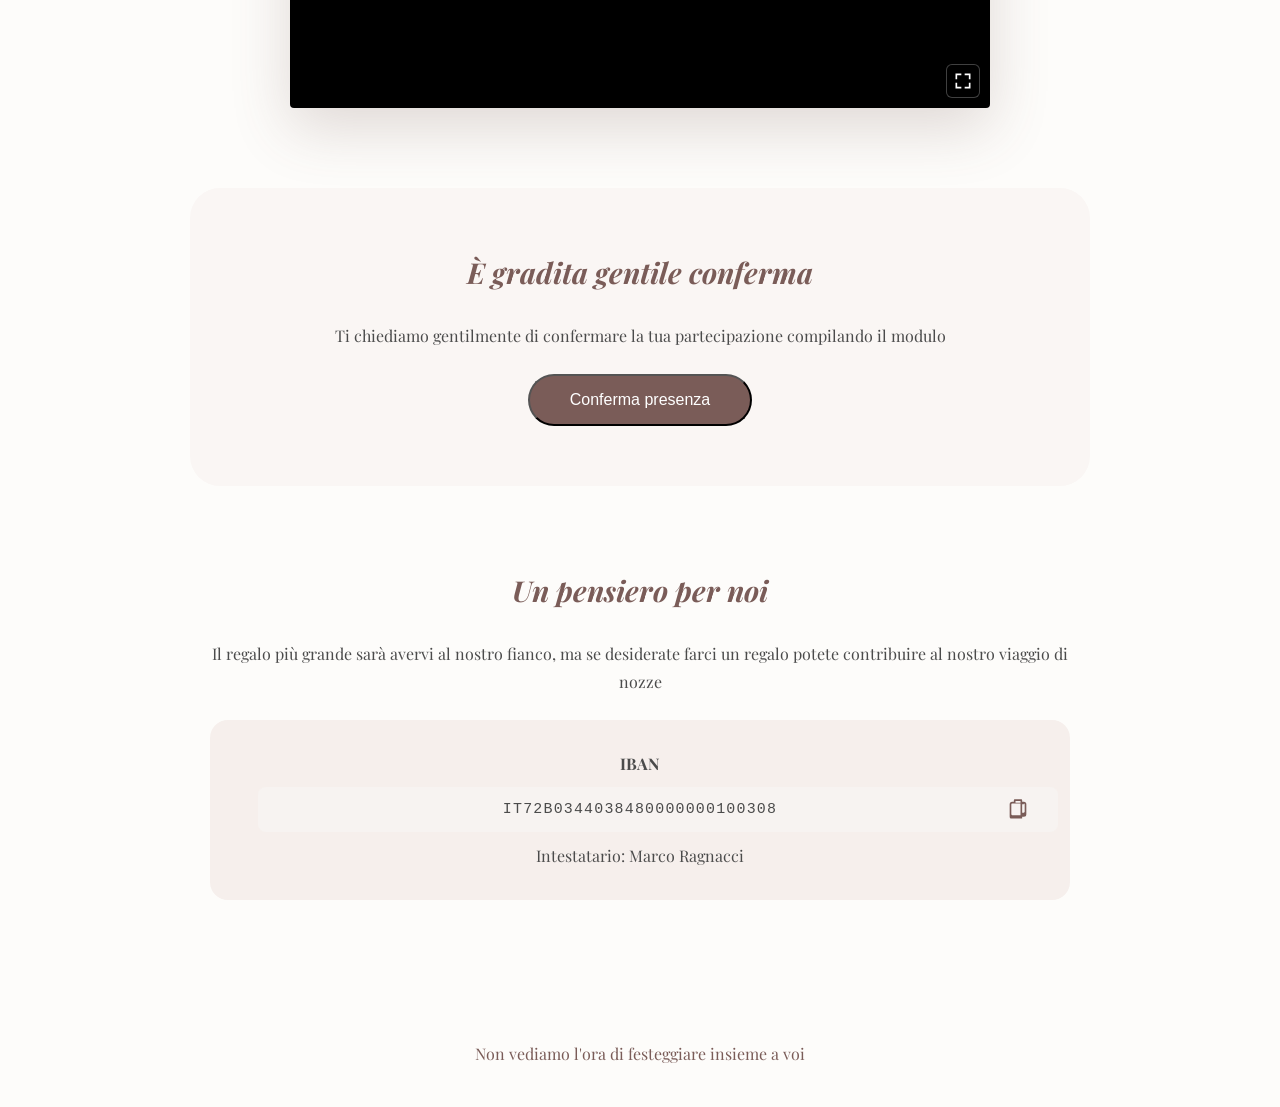
==== commit a3814667: "modifiche" ====
--- a/index.html
+++ b/index.html
@@ -11,7 +11,7 @@
     href="https://fonts.googleapis.com/css2?family=Playfair+Display:wght@400;600&family=Montserrat:wght@300;400;500&display=swap"
     rel="stylesheet">
 
-  <link rel="stylesheet" href="style.css">
+  <link rel="stylesheet" href="style.css?v=2">
 </head>
 
 <body>
@@ -32,6 +32,13 @@
     <!-- Foto coppia -->
     <div class="hero-couple-wrap">
       <img src="assets/beecf911-1ea9-4ab6-b754-1993ec22c31e.jpeg" alt="Elena e Marco" class="hero-couple-photo">
+    </div>
+
+    <!-- Data del matrimonio -->
+    <div class="hero-wedding-date">
+      <span class="hero-wedding-date-rule"></span>
+      <p class="hero-wedding-date-text">Sabato 3 Ottobre 2026</p>
+      <span class="hero-wedding-date-rule"></span>
     </div>
 
     <!-- Cerimonia e Ricevimento: due box eleganti -->
--- a/style.css
+++ b/style.css
@@ -24,8 +24,8 @@
   flex-direction: column;
   align-items: center;
   justify-content: flex-start;
-  padding: 10px 24px 40px;
-  gap: 4px;
+  padding: 8px 24px 30px;
+  gap: 2px;
 }
 
 .hero-header {
@@ -93,7 +93,7 @@
   width: 92vw;
   max-width: 560px;
   z-index: 2;
-  margin-top: -70px;
+  margin-top: -95px;
 }
 
 /* Foto hero (scritta) */
@@ -105,8 +105,8 @@
 
 /* Foto coppia nella hero */
 .hero-couple-wrap {
-  width: 68vw;
-  max-width: 275px;
+  width: 58vw;
+  max-width: 235px;
   z-index: 3;
   margin-top: -130px;
   position: relative;
@@ -120,6 +120,38 @@
   border: 2px solid #e8d8cc;
 }
 
+/* Data del matrimonio (sopra le card) */
+.hero-wedding-date {
+  display: flex;
+  align-items: center;
+  justify-content: center;
+  gap: 12px;
+  width: 100%;
+  max-width: 480px;
+  margin-top: 24px;
+  position: relative;
+  z-index: 3;
+}
+
+.hero-wedding-date-rule {
+  flex: 1;
+  max-width: 80px;
+  height: 1px;
+  background: linear-gradient(to right, transparent, #d9bfa4, transparent);
+}
+
+.hero-wedding-date-text {
+  font-family: 'Montserrat', sans-serif;
+  font-weight: 400;
+  font-size: 0.72rem;
+  letter-spacing: 0.24em;
+  text-transform: uppercase;
+  color: #b8905a;
+  margin: 0;
+  padding-left: 0.24em;
+  white-space: nowrap;
+}
+
 /* Due box eleganti cerimonia/ricevimento nella hero */
 .hero-cards {
   display: flex;
@@ -127,15 +159,19 @@
   justify-content: center;
   width: 100%;
   max-width: 480px;
-  margin-top: 42px;
+  margin-top: 26px;
+}
+
+.hero-wedding-date + .hero-cards {
+  margin-top: 14px;
 }
 
 .hero-card {
   flex: 1;
   background: rgba(255, 252, 248, 0.85);
   border: 1px solid #e2cfc4;
-  border-radius: 16px;
-  padding: 18px 12px 16px;
+  border-radius: 14px;
+  padding: 13px 10px 12px;
   text-align: center;
   box-shadow: 0 3px 18px rgba(107, 76, 72, 0.09), inset 0 1px 0 rgba(255,255,255,0.8);
   backdrop-filter: blur(6px);
@@ -144,32 +180,32 @@
 .hero-card-label {
   font-family: 'Montserrat', sans-serif;
   font-weight: 300;
-  font-size: 0.6rem;
-  letter-spacing: 0.36em;
+  font-size: 0.58rem;
+  letter-spacing: 0.32em;
   text-transform: uppercase;
   color: #c4975a;
   display: block;
-  margin-bottom: 9px;
+  margin-bottom: 6px;
 }
 
 .hero-card-title {
   font-family: 'Playfair Display', serif;
-  font-size: 0.9rem;
+  font-size: 0.86rem;
   color: #6b4c48;
   font-weight: 400;
   margin: 0;
-  line-height: 1.35;
+  line-height: 1.3;
   font-style: italic;
 }
 
 .hero-card-addr {
   font-family: 'Montserrat', sans-serif;
   font-weight: 300;
-  font-size: 0.63rem;
+  font-size: 0.6rem;
   color: #a98f7c;
-  margin: 4px 0 0;
-  letter-spacing: 0.06em;
-  line-height: 1.4;
+  margin: 3px 0 0;
+  letter-spacing: 0.05em;
+  line-height: 1.35;
 }
 
 .hero-card-rule {
@@ -177,7 +213,7 @@
   width: 34px;
   height: 1px;
   background: linear-gradient(to right, transparent, #d9bfa4, transparent);
-  margin: 10px auto 8px;
+  margin: 7px auto 6px;
 }
 
 .hero-card-time {
@@ -290,32 +326,74 @@
 /* Mobile responsive */
 @media (max-width: 480px) {
   .hero {
-    padding: 32px 16px;
-    gap: 12px;
+    padding: 6px 14px 24px;
+    gap: 2px;
   }
 
   .hero-writing-wrap {
-    width: 94vw;
+    width: 96vw;
+    margin-top: -80px;
   }
 
   .hero-couple-wrap {
-    width: 68vw;
-    max-width: 238px;
+    width: 52vw;
+    max-width: 190px;
     margin-top: -100px;
   }
 
-  .hero-info-date {
-    font-size: 0.92rem;
+  .hero-wedding-date {
+    gap: 10px;
+    margin-top: 18px;
+  }
+
+  .hero-wedding-date-rule {
+    max-width: 48px;
+  }
+
+  .hero-wedding-date-text {
+    font-size: 0.62rem;
+    letter-spacing: 0.16em;
+    padding-left: 0.16em;
   }
 
   .hero-cards {
     max-width: 360px;
-    gap: 10px;
-    margin-top: 34px;
+    gap: 8px;
+    margin-top: 20px;
+  }
+
+  .hero-wedding-date + .hero-cards {
+    margin-top: 12px;
   }
 
   .hero-card {
-    padding: 15px 9px 14px;
+    padding: 11px 8px 10px;
+    border-radius: 12px;
+  }
+
+  .hero-card-label {
+    font-size: 0.54rem;
+    letter-spacing: 0.26em;
+    margin-bottom: 5px;
+  }
+
+  .hero-card-title {
+    font-size: 0.8rem;
+    line-height: 1.28;
+  }
+
+  .hero-card-addr {
+    font-size: 0.57rem;
+  }
+
+  .hero-card-rule {
+    width: 28px;
+    margin: 6px auto 5px;
+  }
+
+  .hero-card-time {
+    font-size: 0.66rem;
+    letter-spacing: 0.12em;
   }
 
   .wedding-frame-wrap {
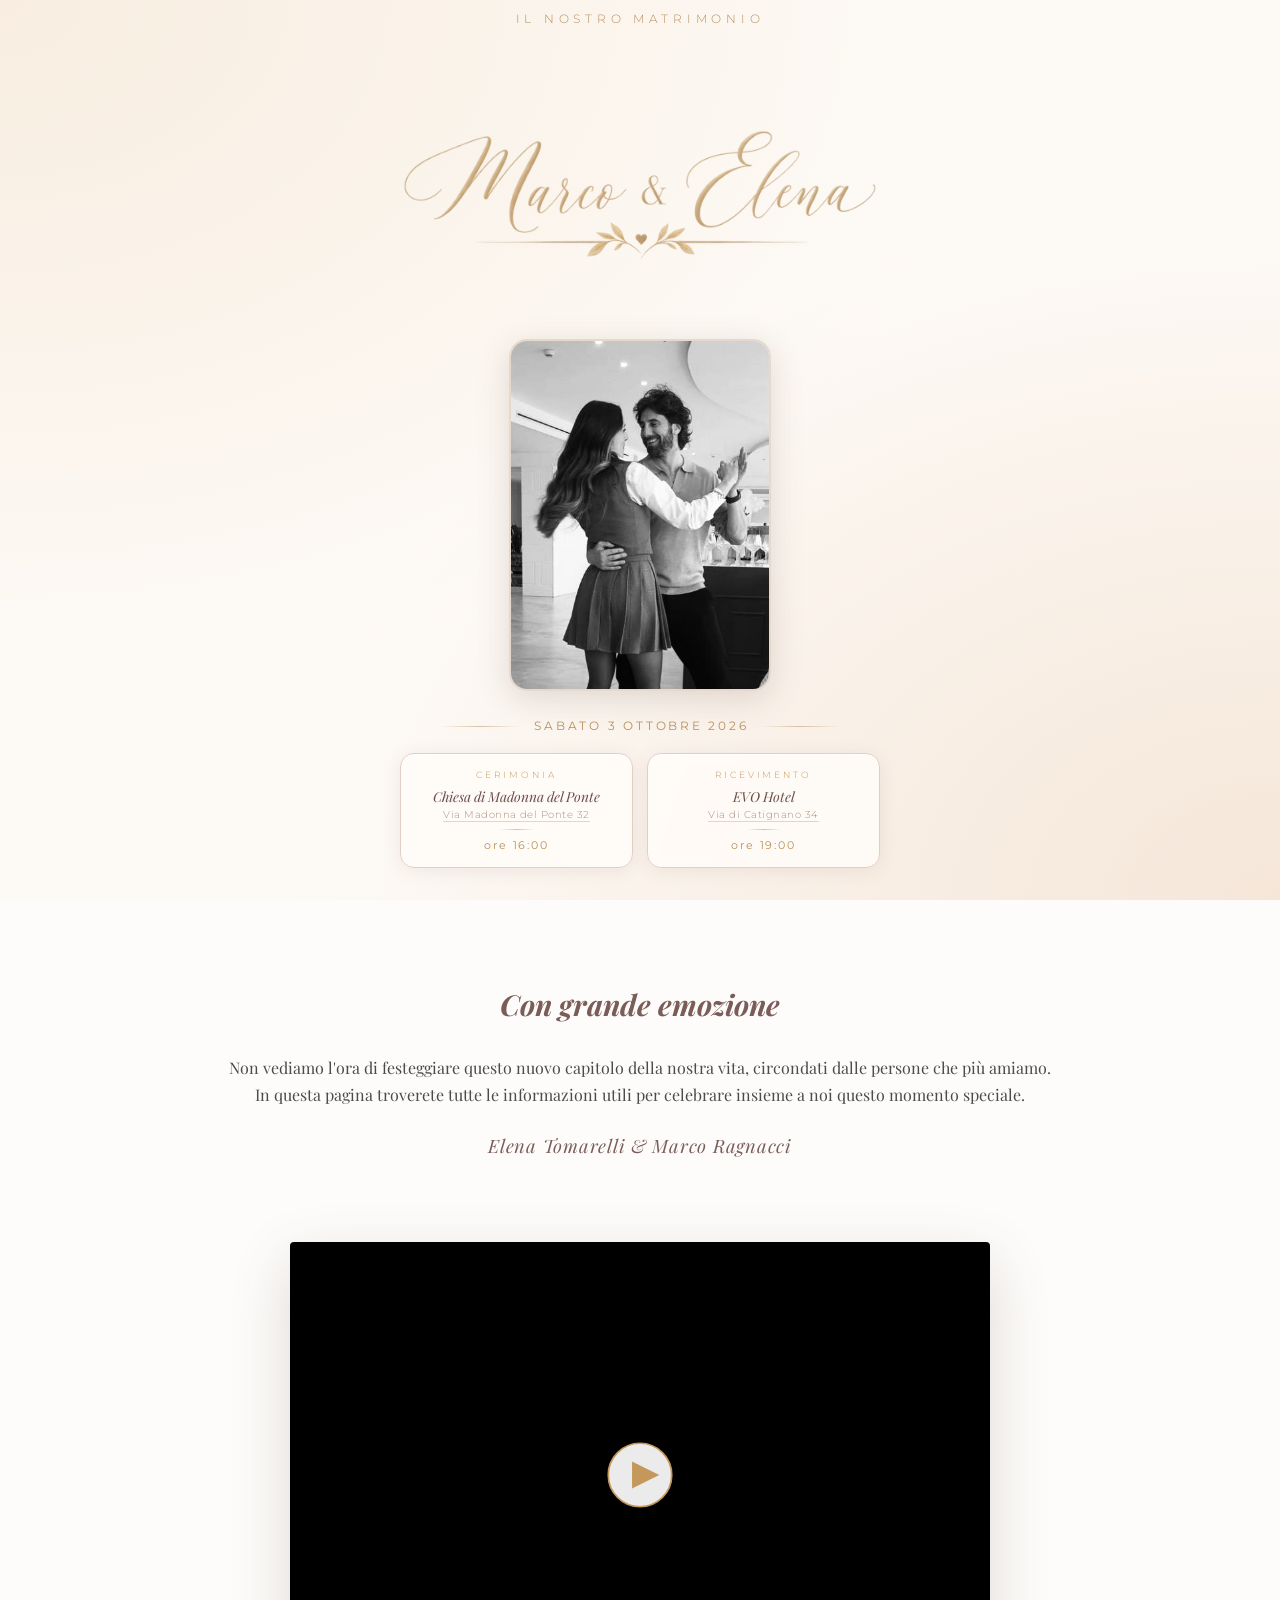
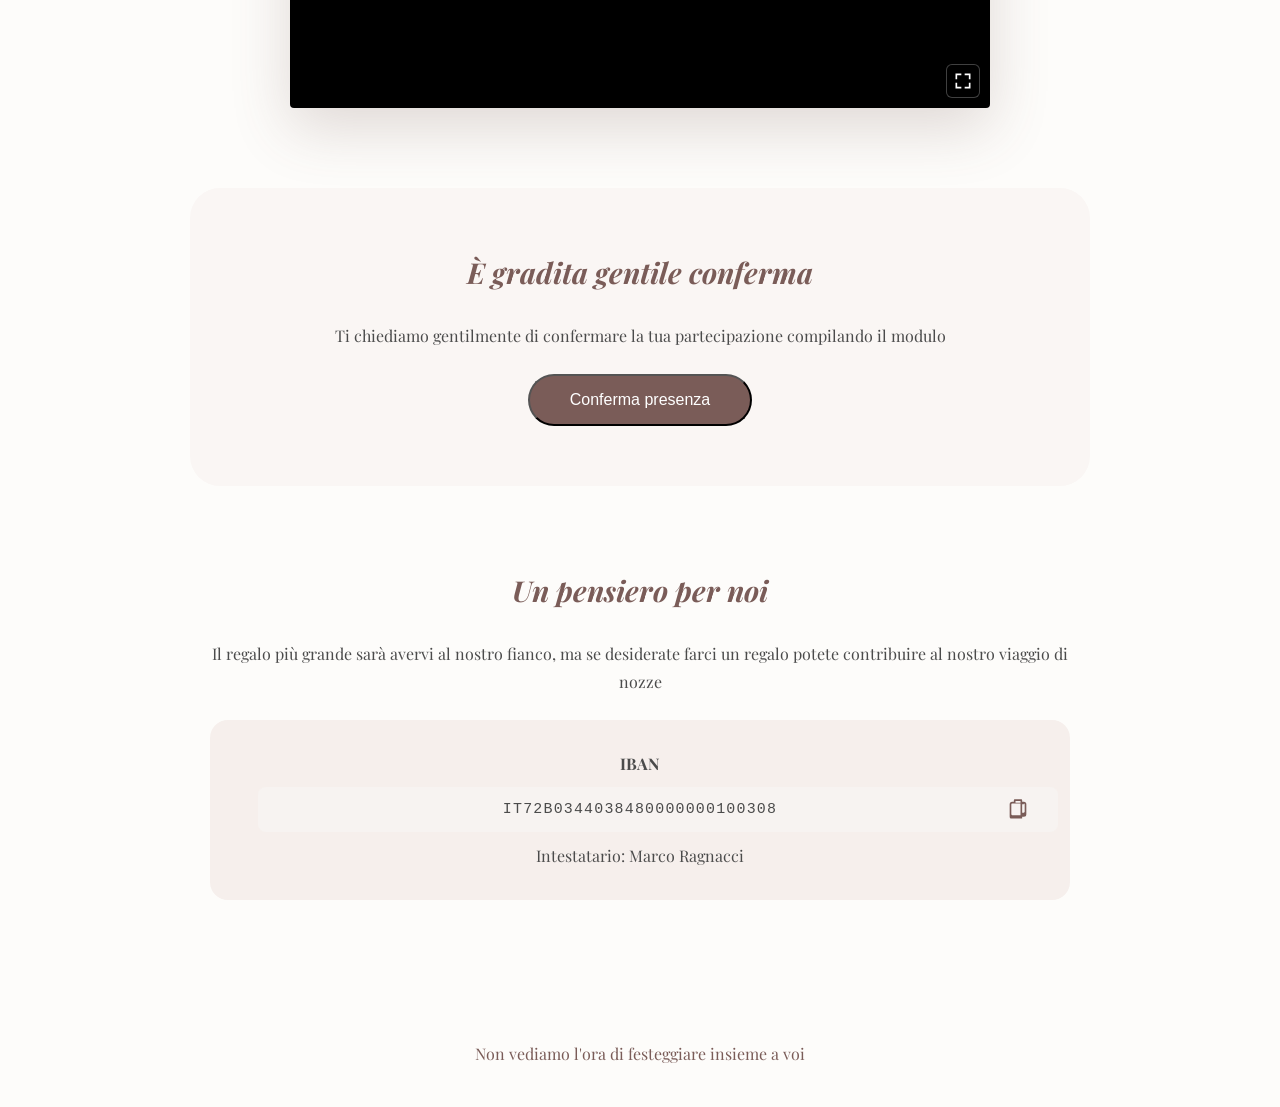
==== commit 8710aa19: "modifiche" ====
--- a/index.html
+++ b/index.html
@@ -46,14 +46,22 @@
       <div class="hero-card">
         <span class="hero-card-label">Cerimonia</span>
         <p class="hero-card-title">Chiesa di Madonna del Ponte</p>
-        <p class="hero-card-addr">Via Madonna del Ponte 32</p>
+        <p class="hero-card-addr">
+          <a class="hero-card-map"
+            href="https://www.google.com/maps/search/?api=1&amp;query=Chiesa%20di%20Madonna%20del%20Ponte%2C%20Via%20Madonna%20del%20Ponte%2032"
+            target="_blank" rel="noopener noreferrer">Via Madonna del Ponte 32</a>
+        </p>
         <span class="hero-card-rule"></span>
         <p class="hero-card-time">ore 16:00</p>
       </div>
       <div class="hero-card">
         <span class="hero-card-label">Ricevimento</span>
         <p class="hero-card-title">EVO Hotel</p>
-        <p class="hero-card-addr">Via di Catignano 34</p>
+        <p class="hero-card-addr">
+          <a class="hero-card-map"
+            href="https://www.google.com/maps/search/?api=1&amp;query=EVO%20Hotel%2C%20Via%20di%20Catignano%2034"
+            target="_blank" rel="noopener noreferrer">Via di Catignano 34</a>
+        </p>
         <span class="hero-card-rule"></span>
         <p class="hero-card-time">ore 19:00</p>
       </div>
--- a/style.css
+++ b/style.css
@@ -90,10 +90,10 @@
 
 /* Wrap scritta nella hero */
 .hero-writing-wrap {
-  width: 92vw;
-  max-width: 560px;
+  width: 84vw;
+  max-width: 510px;
   z-index: 2;
-  margin-top: -95px;
+  margin-top: -86px;
 }
 
 /* Foto hero (scritta) */
@@ -105,10 +105,10 @@
 
 /* Foto coppia nella hero */
 .hero-couple-wrap {
-  width: 58vw;
-  max-width: 235px;
+  width: 64vw;
+  max-width: 262px;
   z-index: 3;
-  margin-top: -130px;
+  margin-top: -118px;
   position: relative;
 }
 
@@ -206,6 +206,21 @@
   margin: 3px 0 0;
   letter-spacing: 0.05em;
   line-height: 1.35;
+}
+
+/* Solo la via è cliccabile: apre le mappe */
+.hero-card-map {
+  color: inherit;
+  text-decoration: none;
+  border-bottom: 1px solid rgba(184, 144, 90, 0.35);
+  padding-bottom: 1px;
+  transition: color 0.25s ease, border-color 0.25s ease;
+}
+
+.hero-card-map:hover,
+.hero-card-map:focus-visible {
+  color: #b8905a;
+  border-bottom-color: rgba(184, 144, 90, 0.75);
 }
 
 .hero-card-rule {
@@ -331,19 +346,19 @@
   }
 
   .hero-writing-wrap {
-    width: 96vw;
-    margin-top: -80px;
+    width: 88vw;
+    margin-top: -73px;
   }
 
   .hero-couple-wrap {
-    width: 52vw;
-    max-width: 190px;
-    margin-top: -100px;
+    width: 60vw;
+    max-width: 218px;
+    margin-top: -96px;
   }
 
   .hero-wedding-date {
     gap: 10px;
-    margin-top: 18px;
+    margin-top: 14px;
   }
 
   .hero-wedding-date-rule {
